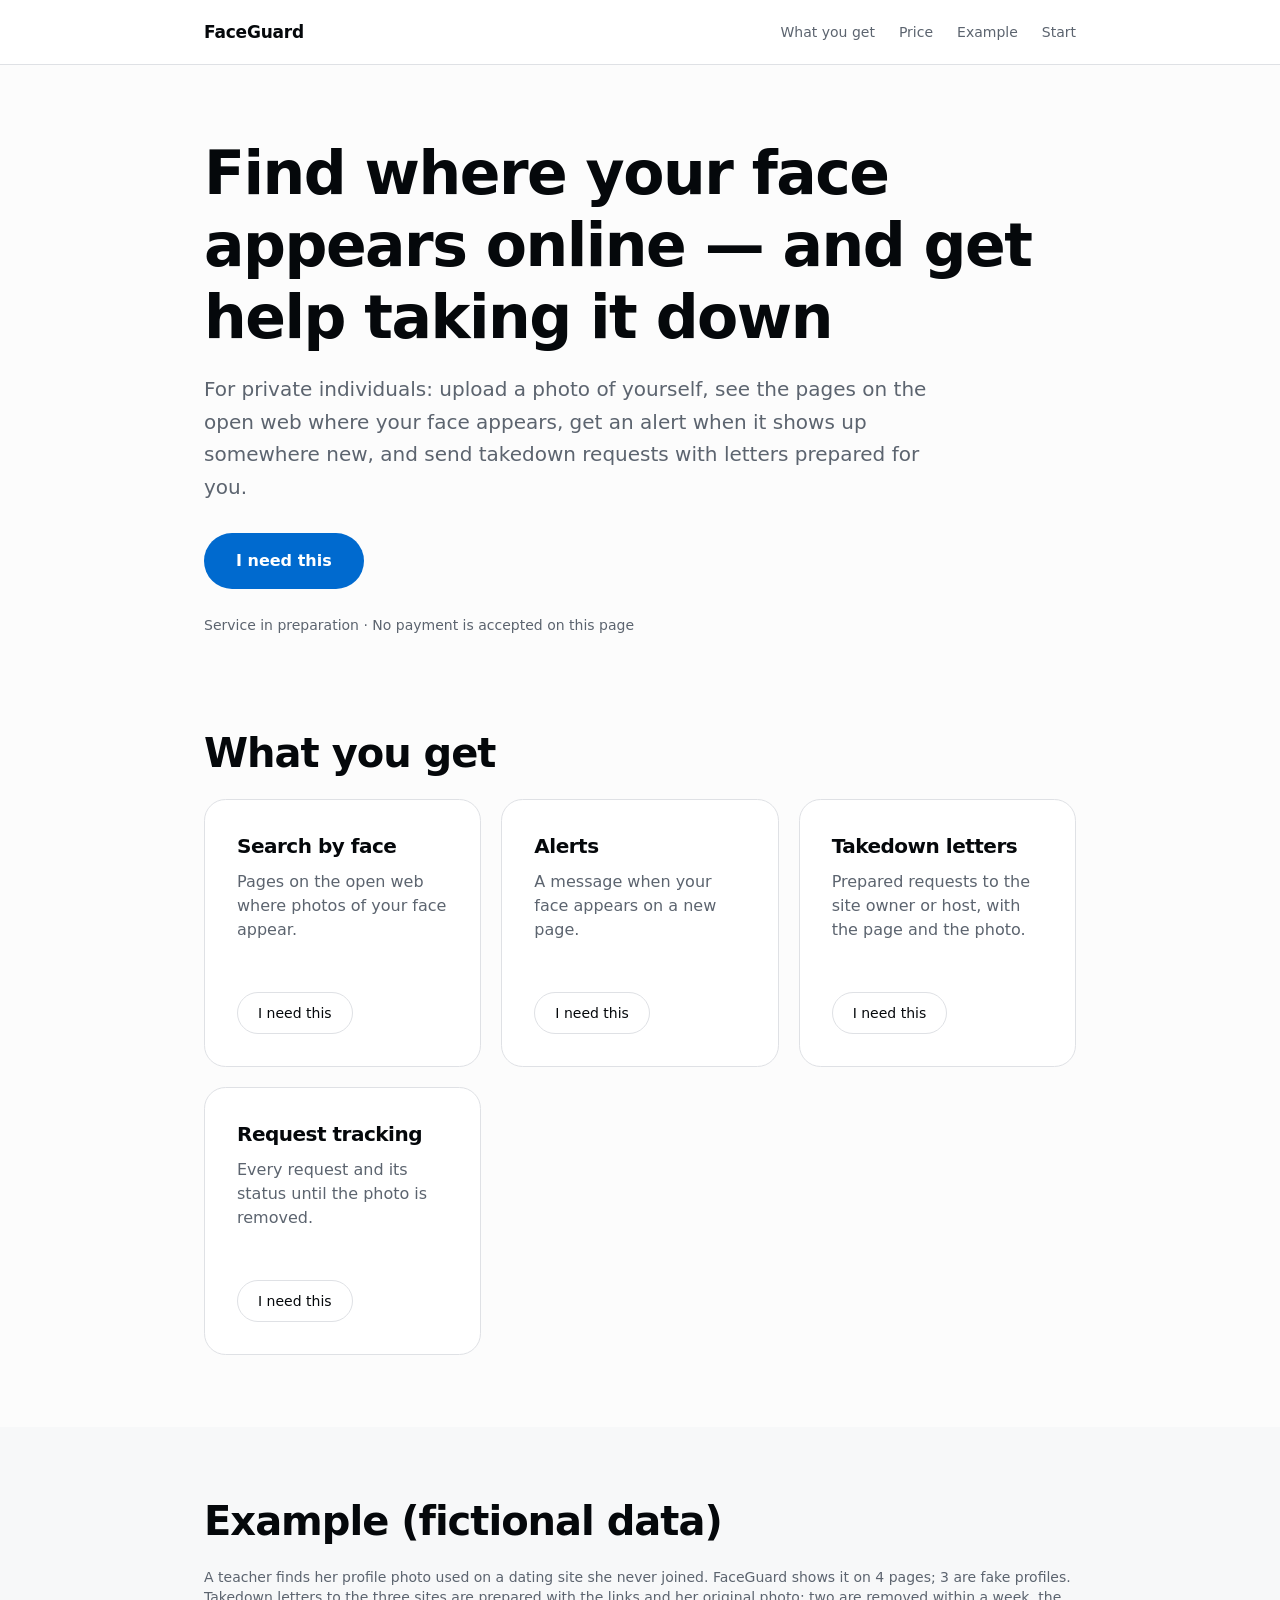
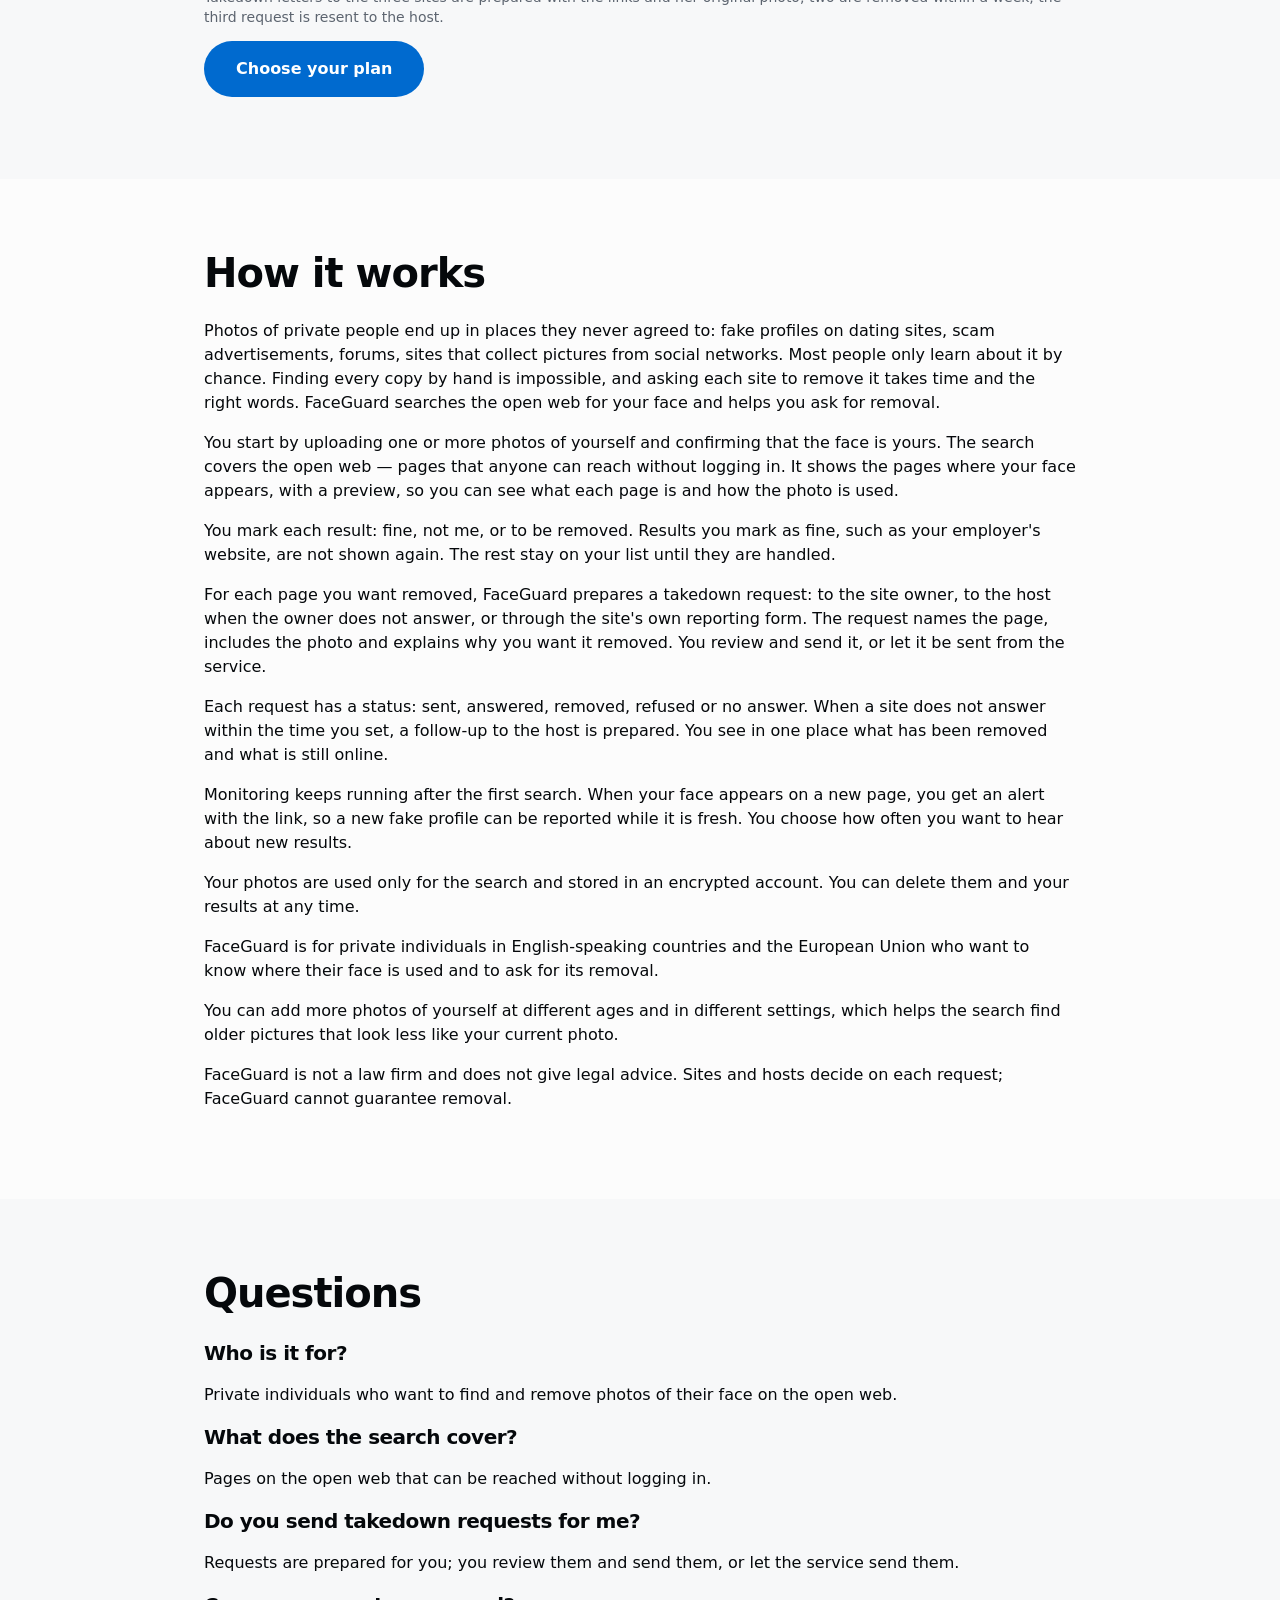
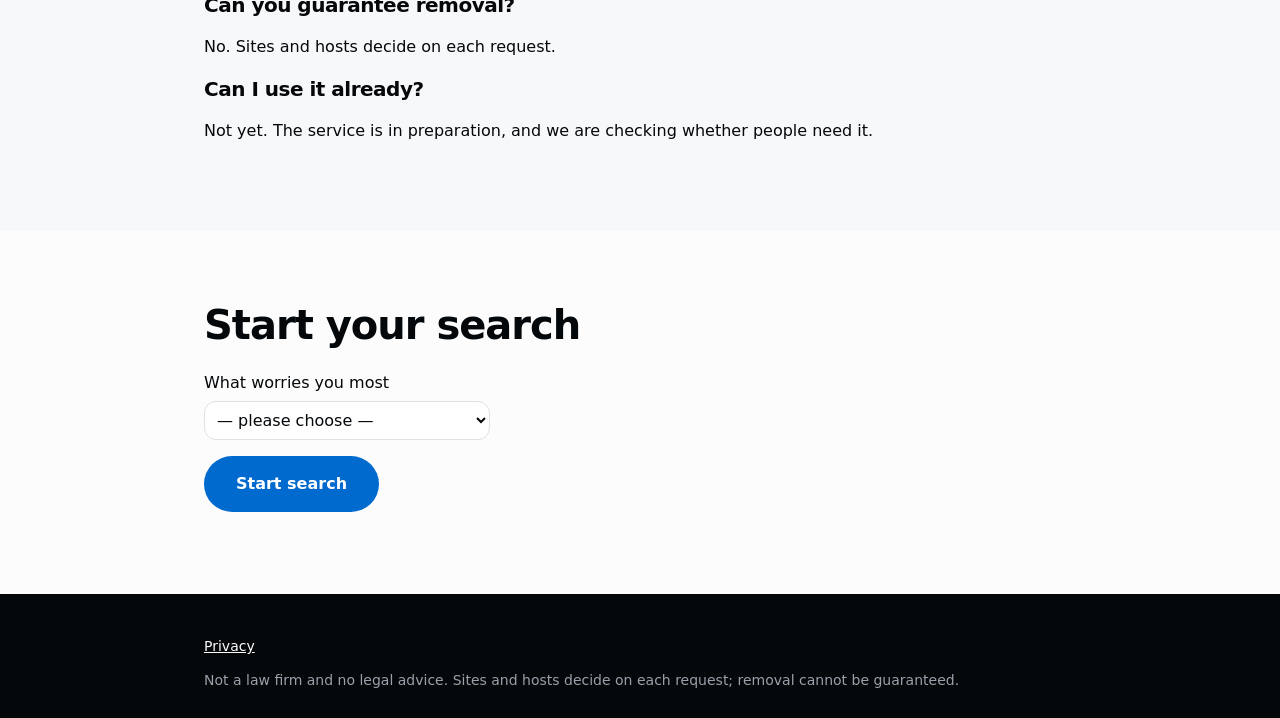
==== index.html @ c18ac548 "Смок faceguard — комплект автора (_Гипотезы), публикация «Смоками» (органика, слово Владельца 14.10." ====
<!doctype html>
<html lang="en">
<head>
<meta charset="utf-8">
<!-- Google Tag Manager: код контейнера вставляет автор по заказу «Смоков» (СМ-09) -->
<meta name="viewport" content="width=device-width,initial-scale=1">
<link rel="canonical" href="https://faceguard.dokuwell.com/">
<title>Find where your face is used online — alerts and help with takedown requests</title>
<meta name="description" content="For private individuals: find where photos of your face appear on the open web, get alerts when new ones appear, and send takedown requests with prepared letters.">
<link rel="icon" href="favicon.svg">
<link rel="stylesheet" href="style.css">
<script src="smoke.js" defer></script>
<!-- faq-jsonld:start -->
<script type="application/ld+json">
{
 "@context": "https://schema.org",
 "@type": "FAQPage",
 "mainEntity": [
  {
   "@type": "Question",
   "name": "Who is it for?",
   "acceptedAnswer": {
    "@type": "Answer",
    "text": "Private individuals who want to find and remove photos of their face on the open web."
   }
  },
  {
   "@type": "Question",
   "name": "What does the search cover?",
   "acceptedAnswer": {
    "@type": "Answer",
    "text": "Pages on the open web that can be reached without logging in."
   }
  },
  {
   "@type": "Question",
   "name": "Do you send takedown requests for me?",
   "acceptedAnswer": {
    "@type": "Answer",
    "text": "Requests are prepared for you; you review them and send them, or let the service send them."
   }
  },
  {
   "@type": "Question",
   "name": "Can you guarantee removal?",
   "acceptedAnswer": {
    "@type": "Answer",
    "text": "No. Sites and hosts decide on each request."
   }
  },
  {
   "@type": "Question",
   "name": "Can I use it already?",
   "acceptedAnswer": {
    "@type": "Answer",
    "text": "Not yet. The service is in preparation, and we are checking whether people need it."
   }
  }
 ]
}
</script>
<!-- faq-jsonld:end -->
</head>
<body>
<!-- Google Tag Manager (noscript): по заказу «Смоков» (СМ-09) -->

<header><div class="wrap">
  <div class="logo"><a href="index.html" data-ev="click_logo_home">FaceGuard</a></div>
  <nav class="top"><a href="#what" data-ev="click_nav_what">What you get</a><a href="price.html" data-ev="click_nav_price">Price</a><a href="#example" data-ev="click_nav_example">Example</a><a href="#start" data-ev="click_nav_start">Start</a></nav>
</div></header>

<div class="wrap">
  <div class="hero">
    <h1>Find where your face appears online — and get help taking it down</h1>
    <p class="sub">For private individuals: upload a photo of yourself, see the pages on the open web where your face appears, get an alert when it shows up somewhere new, and send takedown requests with letters prepared for you.</p>
    <a class="cta" href="price.html" data-ev="cta_click">I need this</a>
    <p class="cta-note">Service in preparation · No payment is accepted on this page</p>
  </div>

  <section id="what" data-view="features_view">
    <h2>What you get</h2>
    <div class="grid">
      <div class="card"><b>Search by face</b><span>Pages on the open web where photos of your face appear.</span><br><a class="btn" href="price.html" data-ev="feature_search">I need this</a></div>
      <div class="card"><b>Alerts</b><span>A message when your face appears on a new page.</span><br><a class="btn" href="price.html" data-ev="feature_alerts">I need this</a></div>
      <div class="card"><b>Takedown letters</b><span>Prepared requests to the site owner or host, with the page and the photo.</span><br><a class="btn" href="price.html" data-ev="feature_takedown">I need this</a></div>
      <div class="card"><b>Request tracking</b><span>Every request and its status until the photo is removed.</span><br><a class="btn" href="price.html" data-ev="feature_tracking">I need this</a></div>
    </div>
  </section>

  <section id="example" data-view="example_view">
    <h2>Example (fictional data)</h2>
    <p class="fine">A teacher finds her profile photo used on a dating site she never joined. FaceGuard shows it on 4 pages; 3 are fake profiles. Takedown letters to the three sites are prepared with the links and her original photo; two are removed within a week, the third request is resent to the host.</p>
    <a class="cta" href="price.html" data-ev="click_cta_after_example">Choose your plan</a>
  </section>
<!-- seo-tekst:start -->
  <section id="opis">
    <h2>How it works</h2>
    <p>Photos of private people end up in places they never agreed to: fake profiles on dating sites, scam advertisements, forums, sites that collect pictures from social networks. Most people only learn about it by chance. Finding every copy by hand is impossible, and asking each site to remove it takes time and the right words. FaceGuard searches the open web for your face and helps you ask for removal.</p>
    <p>You start by uploading one or more photos of yourself and confirming that the face is yours. The search covers the open web — pages that anyone can reach without logging in. It shows the pages where your face appears, with a preview, so you can see what each page is and how the photo is used.</p>
    <p>You mark each result: fine, not me, or to be removed. Results you mark as fine, such as your employer's website, are not shown again. The rest stay on your list until they are handled.</p>
    <p>For each page you want removed, FaceGuard prepares a takedown request: to the site owner, to the host when the owner does not answer, or through the site's own reporting form. The request names the page, includes the photo and explains why you want it removed. You review and send it, or let it be sent from the service.</p>
    <p>Each request has a status: sent, answered, removed, refused or no answer. When a site does not answer within the time you set, a follow-up to the host is prepared. You see in one place what has been removed and what is still online.</p>
    <p>Monitoring keeps running after the first search. When your face appears on a new page, you get an alert with the link, so a new fake profile can be reported while it is fresh. You choose how often you want to hear about new results.</p>
    <p>Your photos are used only for the search and stored in an encrypted account. You can delete them and your results at any time.</p>
    <p>FaceGuard is for private individuals in English-speaking countries and the European Union who want to know where their face is used and to ask for its removal.</p>
    <p>You can add more photos of yourself at different ages and in different settings, which helps the search find older pictures that look less like your current photo.</p>
    <p>FaceGuard is not a law firm and does not give legal advice. Sites and hosts decide on each request; FaceGuard cannot guarantee removal.</p>
  </section>
  <section id="faq">
    <h2>Questions</h2>
    <h3>Who is it for?</h3>
    <p>Private individuals who want to find and remove photos of their face on the open web.</p>
    <h3>What does the search cover?</h3>
    <p>Pages on the open web that can be reached without logging in.</p>
    <h3>Do you send takedown requests for me?</h3>
    <p>Requests are prepared for you; you review them and send them, or let the service send them.</p>
    <h3>Can you guarantee removal?</h3>
    <p>No. Sites and hosts decide on each request.</p>
    <h3>Can I use it already?</h3>
    <p>Not yet. The service is in preparation, and we are checking whether people need it.</p>
  </section>
<!-- seo-tekst:end -->
  <section id="start" data-view="start_view">
    <h2>Start your search</h2>
    <p><label>What worries you most<br><select data-ev-focus="form_start" style="margin-top:6px;padding:8px;font-size:16px"><option value="">— please choose —</option><option>Fake profiles</option><option>Scam advertisements</option><option>Photos shared without consent</option><option>I just want to know</option></select></label></p>
    <a class="cta" href="price.html" data-ev="form_submit_click">Start search</a>
  </section>
</div>

<footer><div class="wrap">
  <p><a href="privacy.html" data-ev="click_legal_privacy">Privacy</a></p>
  <p class="muted">Not a law firm and no legal advice. Sites and hosts decide on each request; removal cannot be guaranteed.</p>
</div></footer>

</body>
</html>
---- style.css ----
/* Тема страниц смоуков (06.10.2026, вторая редакция). Слово Владельца:
   «я имел в виду элементы и цвета, не лэйаут». Строй страниц — прежний;
   от образца взяты только цвета, шрифт и вид элементов (кнопки, карточки,
   «бровь», таблица, аккордеон, шапка, подвал). Значения сняты с образца
   (вычисленные стили, переведены в hex). Код свой, внешних шрифтов нет. */
:root{
  --bg:#fcfcfc;            /* фон */
  --ink:#05080b;           /* текст */
  --muted:#5c646f;         /* вторичный текст, меню */
  --line:#dfe1e5;          /* рамки */
  --card:#ffffff;          /* карточки */
  --alt:#f7f8f9;           /* чередующаяся секция (#f0f2f5 при 40 % на #fcfcfc) */
  --accent:#006acf;        /* кнопки, акцент */
  --accent-soft:#d6efff;   /* фон «брови» */
  --accent-num:#b1ddff;    /* крупные цифры */
  --navy:#0b223e;          /* тёмный основной */
  --radius:12px;           /* малые элементы */
  --radius-lg:21.6px;      /* карточки */
  --radius-tbl:16.8px;     /* таблица */
}
*{box-sizing:border-box}
html{-webkit-text-size-adjust:100%}
body{margin:0;background:var(--bg);color:var(--ink);font:400 16px/24px Inter,ui-sans-serif,system-ui,-apple-system,"Segoe UI",Roboto,Helvetica,Arial,sans-serif;-webkit-font-smoothing:antialiased}
a{color:var(--accent);transition:color .15s cubic-bezier(.4,0,.2,1)}
[hidden]{display:none!important}
.wrap{max-width:920px;margin:0 auto;padding:0 24px}

/* шапка */
header{background:rgba(255,255,255,.92);border-bottom:1px solid var(--line);position:sticky;top:0;z-index:20;backdrop-filter:blur(8px)}
header .wrap{display:flex;align-items:center;justify-content:space-between;gap:16px;min-height:64px;flex-wrap:wrap}
.logo{font-weight:700;font-size:17px;letter-spacing:-.2px}
.logo a{color:var(--ink);text-decoration:none}
nav.top a{color:var(--muted);text-decoration:none;margin-left:24px;font-size:14px;line-height:20px}
nav.top a:hover{color:var(--ink)}

/* заголовки и текст */
h1{font-size:60px;line-height:1.2;font-weight:700;letter-spacing:-1.5px;margin:0 0 20px;color:var(--ink)}
h2{font-size:40px;line-height:1.1;font-weight:700;letter-spacing:-1px;margin:0 0 24px;color:var(--ink)}
h3{font-size:20px;line-height:28px;font-weight:700;letter-spacing:-.5px;margin:0 0 6px}
.hero{padding:72px 0 24px}
.sub,.lead{font-size:20px;line-height:32.5px;color:var(--muted);margin:0 0 30px;max-width:760px}
.fine{color:var(--muted);font-size:14px;line-height:20px}
.muted{color:var(--muted)}
.eyebrow{display:inline-block;margin:0 0 22px;padding:6px 16px;border-radius:999px;background:var(--accent-soft);color:var(--accent);font-size:12px;line-height:16px;font-weight:500;letter-spacing:1.2px;text-transform:uppercase}

/* кнопки: «пилюля», основная — заливка акцентом, вторая — белая с рамкой */
a.cta,.btn{display:inline-block;text-decoration:none;border-radius:999px;transition:opacity .15s cubic-bezier(.4,0,.2,1),background-color .15s cubic-bezier(.4,0,.2,1)}
a.cta{background:var(--accent);color:#fff;font-size:16px;line-height:24px;font-weight:600;padding:16px 32px;margin:0 10px 10px 0}
a.cta:hover{opacity:.9}
a.cta.ghost{background:transparent;color:var(--ink);border:1px solid var(--line);font-weight:500;padding:15px 31px}
a.cta.ghost:hover{background:var(--alt);opacity:1}
.btn{margin-top:14px;padding:10px 20px;font-size:14px;line-height:20px;font-weight:500;color:var(--ink);background:#fff;border:1px solid var(--line)}
.btn:hover{background:var(--alt)}
.btn.primary{background:var(--accent);color:#fff;border-color:var(--accent);font-size:16px;line-height:24px;font-weight:600;padding:16px 32px}
.btn.primary:hover{opacity:.9;background:var(--accent)}
.cta-note,.note{color:var(--muted);font-size:14px;line-height:20px;margin:16px 0 0}
.actions{display:flex;flex-wrap:wrap;gap:12px;margin:28px 0 0}
.center .actions{justify-content:center}

/* секции: без линий, чередование фона */
section{padding:72px 0;border-top:0}
.wrap > section:nth-of-type(even){background:var(--alt);box-shadow:0 0 0 100vmax var(--alt);clip-path:inset(0 -100vmax)}
.band{background:var(--accent-soft);border:0;border-radius:var(--radius);padding:16px 20px;margin:32px 0;font-size:16px;color:var(--ink)}
.band b{color:var(--navy)}

/* карточки */
.grid{display:grid;grid-template-columns:repeat(auto-fit,minmax(240px,1fr));gap:20px}
.card{background:var(--card);border:1px solid var(--line);border-radius:var(--radius-lg);padding:32px;display:flex;flex-direction:column;gap:6px}
.card > b{display:block;font-size:20px;line-height:28px;letter-spacing:-.5px;color:var(--ink);margin-bottom:4px}
.card span,.card p{color:var(--muted);font-size:16px;line-height:24px;margin:0}
.card .btn{align-self:flex-start}
/* кнопки оплаты — основной вид (заливка акцентом) */
a.btn[data-ev*="payment_click"]{background:var(--accent);color:#fff;border-color:var(--accent);font-weight:600}
a.btn[data-ev*="payment_click"]:hover{opacity:.9;background:var(--accent)}
.price{font-size:40px;font-weight:700;letter-spacing:-1px;margin:6px 0}
.cmp{color:var(--muted);font-size:14px;line-height:20px;margin:20px 0 0}
ol.steps{counter-reset:s;list-style:none;padding:0;margin:0}
ol.steps li{counter-increment:s;position:relative;padding:0 0 18px 64px;min-height:48px}
ol.steps li:before{content:counter(s,decimal-leading-zero);position:absolute;left:0;top:-6px;font-size:40px;line-height:48px;font-weight:900;color:var(--accent-num)}

/* таблица (если страница её покажет) */
table{width:100%;border-collapse:separate;border-spacing:0;border:1px solid var(--line);border-radius:var(--radius-tbl);overflow:hidden;background:var(--card)}
th{font-size:14px;line-height:20px;font-weight:600;letter-spacing:.7px;text-transform:uppercase;color:var(--muted);text-align:left;padding:12px 16px;background:var(--alt);border-bottom:1px solid var(--line)}
td{font-size:16px;line-height:24px;font-weight:500;padding:12px 16px;border-bottom:1px solid var(--line)}
tr:last-child td{border-bottom:0}

/* аккордеон (если страница его покажет) */
details{border-bottom:1px solid var(--line)}
summary{list-style:none;cursor:pointer;display:flex;justify-content:space-between;gap:16px;padding:20px 0;font-size:16px;line-height:24px}
summary::-webkit-details-marker{display:none}
summary:after{content:"";flex:none;width:8px;height:8px;margin-top:7px;border-right:1.5px solid var(--muted);border-bottom:1.5px solid var(--muted);transform:rotate(45deg);transition:transform .2s}
details[open] summary:after{transform:rotate(-135deg);margin-top:11px}
details p{margin:0 0 20px;color:var(--muted)}

/* поле выбора в блоке «старт» */
select{font:inherit;color:var(--ink);background:#fff;border:1px solid var(--line);border-radius:var(--radius);padding:12px 14px;min-width:260px;max-width:100%}
select:focus{outline:2px solid #0086dd;outline-offset:1px}

/* подвал — тёмный */
footer{background:var(--ink);color:var(--bg);border-top:0;margin-top:0;padding:28px 0;font-size:14px;line-height:20px}
footer a{color:var(--bg)}
footer .muted{color:#9aa1aa;margin:10px 0 0}

/* служебные страницы (экран оплаты, политика) */
header.site{position:sticky}
.bar{display:flex;align-items:center;gap:16px;min-height:64px}
.brand{display:flex;align-items:center;gap:10px;font-weight:700;font-size:17px;color:var(--ink);text-decoration:none}
.brand .mark{width:24px;height:24px;border-radius:7px;background:var(--accent)}
.page{padding:72px 0 88px}
.narrow{max-width:760px}
.center{text-align:center}
.page h1{font-size:44px;letter-spacing:-1px}
.doc h2{font-size:22px;letter-spacing:-.3px;margin:32px 0 8px}
.doc p{margin:0;color:#2a3139}
footer.site-foot{background:var(--ink)}

/* баннер согласия (размечен, выключен) */
#consent{position:fixed;left:16px;right:16px;bottom:16px;z-index:30;max-width:760px;margin:0 auto;background:var(--ink);color:#fff;padding:16px 20px;border-radius:var(--radius);font-size:14px}
#consent button{margin:8px 0 0 10px;padding:8px 16px;border-radius:999px;border:0;font-weight:600;cursor:pointer}
[role=alert]{position:relative;z-index:40}

@media (max-width:760px){
  nav.top{display:none}
  .hero{padding:48px 0 16px}
  h1{font-size:36px;letter-spacing:-.8px}
  h2{font-size:30px;letter-spacing:-.6px}
  .sub,.lead{font-size:18px;line-height:28px}
  section{padding:56px 0}
  .card{padding:24px}
  a.cta{display:block;text-align:center;margin:0 0 12px}
  .page h1{font-size:32px}
  select{min-width:0;width:100%}
}
@media (max-width:480px){
  .wrap{padding:0 16px}
}
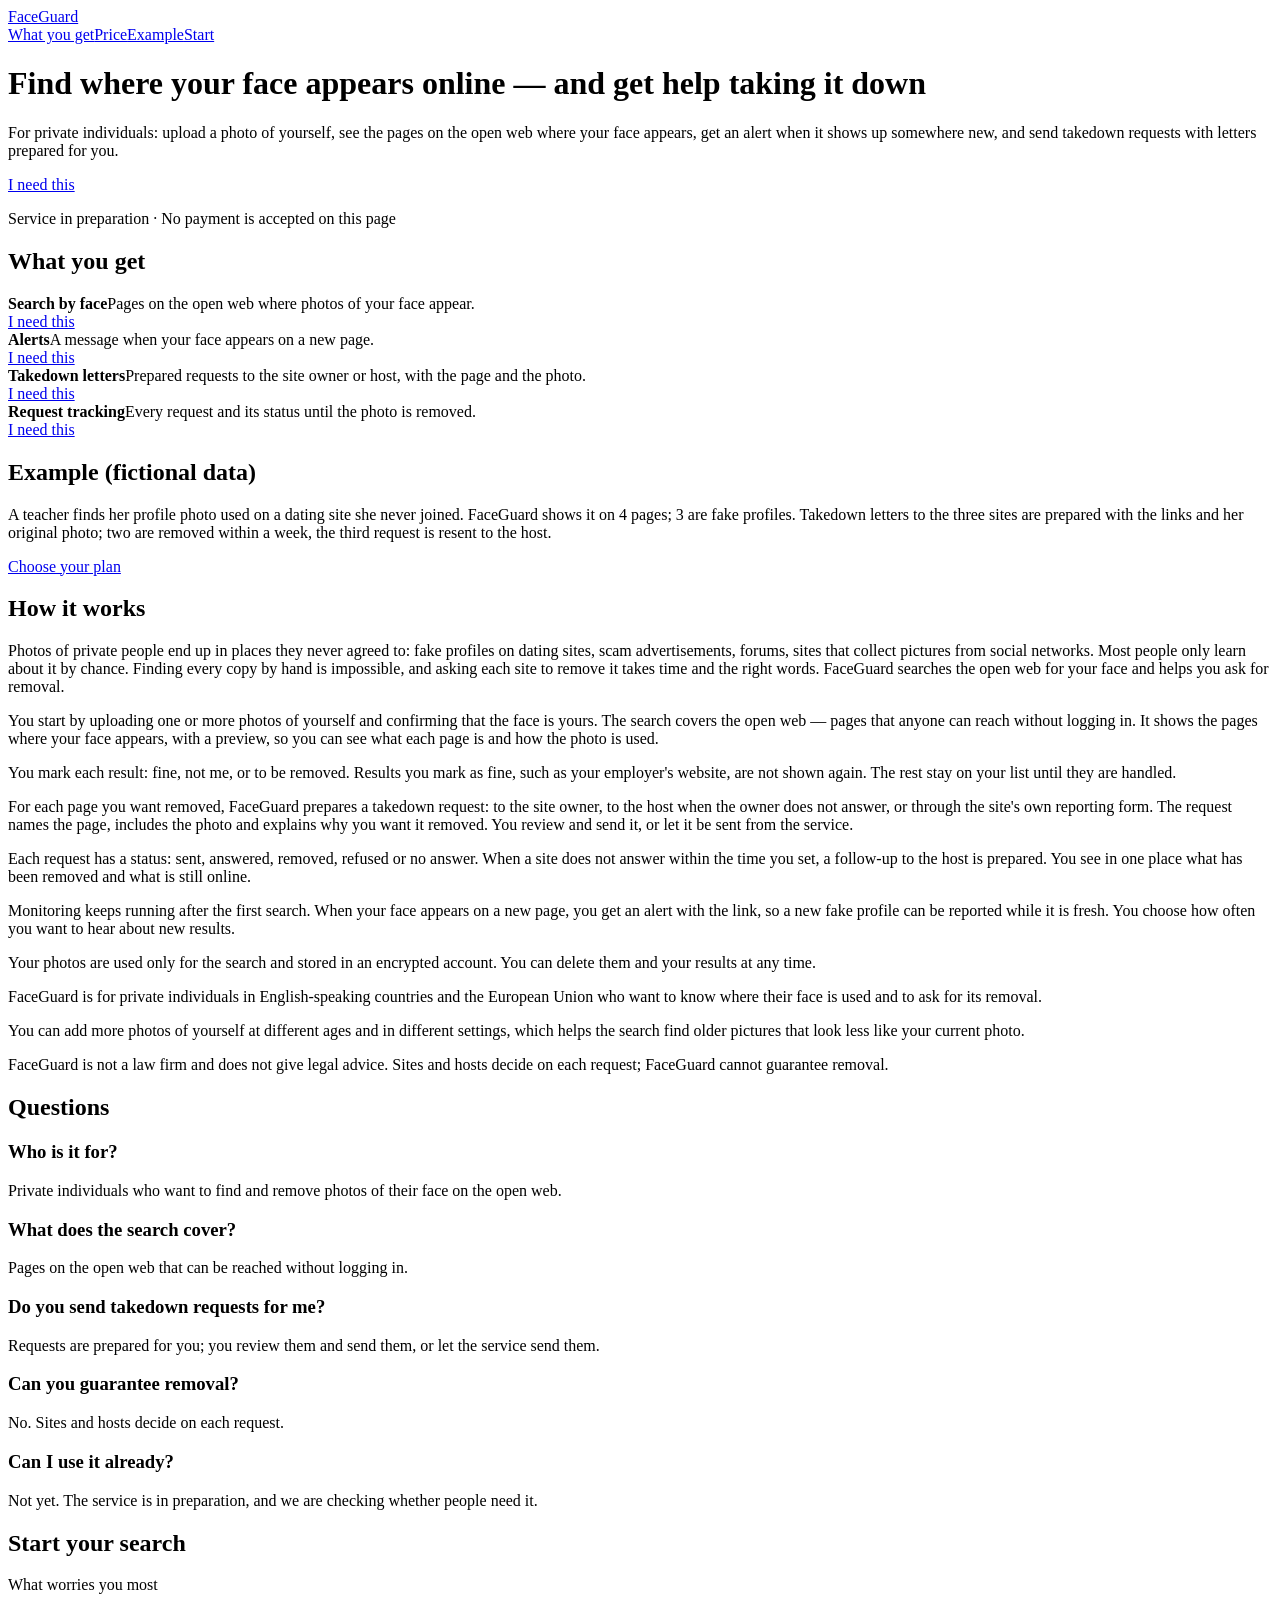
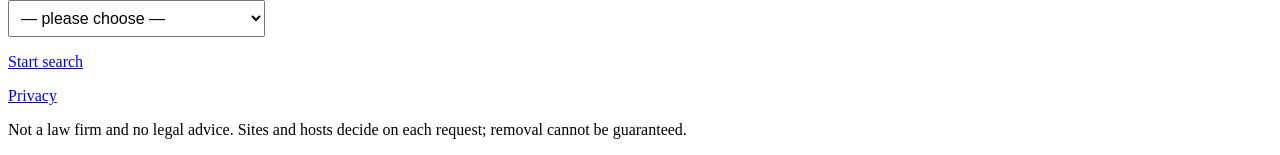
==== commit 559bc5b3: "Смок faceguard: комплект автора (СМ-29, правки 22–25.10)" ====
--- a/index.html
+++ b/index.html
@@ -2,11 +2,17 @@
 <html lang="en">
 <head>
 <meta charset="utf-8">
-<!-- Google Tag Manager: код контейнера вставляет автор по заказу «Смоков» (СМ-09) -->
+<!-- Google Tag Manager -->
+<script>(function(w,d,s,l,i){w[l]=w[l]||[];w[l].push({'gtm.start':
+new Date().getTime(),event:'gtm.js'});var f=d.getElementsByTagName(s)[0],
+j=d.createElement(s),dl=l!='dataLayer'?'&l='+l:'';j.async=true;j.src=
+'https://www.googletagmanager.com/gtm.js?id='+i+dl;f.parentNode.insertBefore(j,f);
+})(window,document,'script','dataLayer','GTM-MKG2FX8J');</script>
+<!-- End Google Tag Manager -->
 <meta name="viewport" content="width=device-width,initial-scale=1">
 <link rel="canonical" href="https://faceguard.dokuwell.com/">
-<title>Find where your face is used online — alerts and help with takedown requests</title>
-<meta name="description" content="For private individuals: find where photos of your face appear on the open web, get alerts when new ones appear, and send takedown requests with prepared letters.">
+<title>Find where your face is used online — takedown help</title>
+<meta name="description" content="For private individuals: find where photos of your face appear online, get alerts on new ones and send takedown requests with letters.">
 <link rel="icon" href="favicon.svg">
 <link rel="stylesheet" href="style.css">
 <script src="smoke.js" defer></script>
@@ -62,7 +68,10 @@
 <!-- faq-jsonld:end -->
 </head>
 <body>
-<!-- Google Tag Manager (noscript): по заказу «Смоков» (СМ-09) -->
+<!-- Google Tag Manager (noscript) -->
+<noscript><iframe src="https://www.googletagmanager.com/ns.html?id=GTM-MKG2FX8J"
+height="0" width="0" style="display:none;visibility:hidden"></iframe></noscript>
+<!-- End Google Tag Manager (noscript) -->
 
 <header><div class="wrap">
   <div class="logo"><a href="index.html" data-ev="click_logo_home">FaceGuard</a></div>
--- a/style.css
+++ b/style.css
@@ -1,136 +1,2 @@
-/* Тема страниц смоуков (06.10.2026, вторая редакция). Слово Владельца:
-   «я имел в виду элементы и цвета, не лэйаут». Строй страниц — прежний;
-   от образца взяты только цвета, шрифт и вид элементов (кнопки, карточки,
-   «бровь», таблица, аккордеон, шапка, подвал). Значения сняты с образца
-   (вычисленные стили, переведены в hex). Код свой, внешних шрифтов нет. */
-:root{
-  --bg:#fcfcfc;            /* фон */
-  --ink:#05080b;           /* текст */
-  --muted:#5c646f;         /* вторичный текст, меню */
-  --line:#dfe1e5;          /* рамки */
-  --card:#ffffff;          /* карточки */
-  --alt:#f7f8f9;           /* чередующаяся секция (#f0f2f5 при 40 % на #fcfcfc) */
-  --accent:#006acf;        /* кнопки, акцент */
-  --accent-soft:#d6efff;   /* фон «брови» */
-  --accent-num:#b1ddff;    /* крупные цифры */
-  --navy:#0b223e;          /* тёмный основной */
-  --radius:12px;           /* малые элементы */
-  --radius-lg:21.6px;      /* карточки */
-  --radius-tbl:16.8px;     /* таблица */
-}
-*{box-sizing:border-box}
-html{-webkit-text-size-adjust:100%}
-body{margin:0;background:var(--bg);color:var(--ink);font:400 16px/24px Inter,ui-sans-serif,system-ui,-apple-system,"Segoe UI",Roboto,Helvetica,Arial,sans-serif;-webkit-font-smoothing:antialiased}
-a{color:var(--accent);transition:color .15s cubic-bezier(.4,0,.2,1)}
-[hidden]{display:none!important}
-.wrap{max-width:920px;margin:0 auto;padding:0 24px}
-
-/* шапка */
-header{background:rgba(255,255,255,.92);border-bottom:1px solid var(--line);position:sticky;top:0;z-index:20;backdrop-filter:blur(8px)}
-header .wrap{display:flex;align-items:center;justify-content:space-between;gap:16px;min-height:64px;flex-wrap:wrap}
-.logo{font-weight:700;font-size:17px;letter-spacing:-.2px}
-.logo a{color:var(--ink);text-decoration:none}
-nav.top a{color:var(--muted);text-decoration:none;margin-left:24px;font-size:14px;line-height:20px}
-nav.top a:hover{color:var(--ink)}
-
-/* заголовки и текст */
-h1{font-size:60px;line-height:1.2;font-weight:700;letter-spacing:-1.5px;margin:0 0 20px;color:var(--ink)}
-h2{font-size:40px;line-height:1.1;font-weight:700;letter-spacing:-1px;margin:0 0 24px;color:var(--ink)}
-h3{font-size:20px;line-height:28px;font-weight:700;letter-spacing:-.5px;margin:0 0 6px}
-.hero{padding:72px 0 24px}
-.sub,.lead{font-size:20px;line-height:32.5px;color:var(--muted);margin:0 0 30px;max-width:760px}
-.fine{color:var(--muted);font-size:14px;line-height:20px}
-.muted{color:var(--muted)}
-.eyebrow{display:inline-block;margin:0 0 22px;padding:6px 16px;border-radius:999px;background:var(--accent-soft);color:var(--accent);font-size:12px;line-height:16px;font-weight:500;letter-spacing:1.2px;text-transform:uppercase}
-
-/* кнопки: «пилюля», основная — заливка акцентом, вторая — белая с рамкой */
-a.cta,.btn{display:inline-block;text-decoration:none;border-radius:999px;transition:opacity .15s cubic-bezier(.4,0,.2,1),background-color .15s cubic-bezier(.4,0,.2,1)}
-a.cta{background:var(--accent);color:#fff;font-size:16px;line-height:24px;font-weight:600;padding:16px 32px;margin:0 10px 10px 0}
-a.cta:hover{opacity:.9}
-a.cta.ghost{background:transparent;color:var(--ink);border:1px solid var(--line);font-weight:500;padding:15px 31px}
-a.cta.ghost:hover{background:var(--alt);opacity:1}
-.btn{margin-top:14px;padding:10px 20px;font-size:14px;line-height:20px;font-weight:500;color:var(--ink);background:#fff;border:1px solid var(--line)}
-.btn:hover{background:var(--alt)}
-.btn.primary{background:var(--accent);color:#fff;border-color:var(--accent);font-size:16px;line-height:24px;font-weight:600;padding:16px 32px}
-.btn.primary:hover{opacity:.9;background:var(--accent)}
-.cta-note,.note{color:var(--muted);font-size:14px;line-height:20px;margin:16px 0 0}
-.actions{display:flex;flex-wrap:wrap;gap:12px;margin:28px 0 0}
-.center .actions{justify-content:center}
-
-/* секции: без линий, чередование фона */
-section{padding:72px 0;border-top:0}
-.wrap > section:nth-of-type(even){background:var(--alt);box-shadow:0 0 0 100vmax var(--alt);clip-path:inset(0 -100vmax)}
-.band{background:var(--accent-soft);border:0;border-radius:var(--radius);padding:16px 20px;margin:32px 0;font-size:16px;color:var(--ink)}
-.band b{color:var(--navy)}
-
-/* карточки */
-.grid{display:grid;grid-template-columns:repeat(auto-fit,minmax(240px,1fr));gap:20px}
-.card{background:var(--card);border:1px solid var(--line);border-radius:var(--radius-lg);padding:32px;display:flex;flex-direction:column;gap:6px}
-.card > b{display:block;font-size:20px;line-height:28px;letter-spacing:-.5px;color:var(--ink);margin-bottom:4px}
-.card span,.card p{color:var(--muted);font-size:16px;line-height:24px;margin:0}
-.card .btn{align-self:flex-start}
-/* кнопки оплаты — основной вид (заливка акцентом) */
-a.btn[data-ev*="payment_click"]{background:var(--accent);color:#fff;border-color:var(--accent);font-weight:600}
-a.btn[data-ev*="payment_click"]:hover{opacity:.9;background:var(--accent)}
-.price{font-size:40px;font-weight:700;letter-spacing:-1px;margin:6px 0}
-.cmp{color:var(--muted);font-size:14px;line-height:20px;margin:20px 0 0}
-ol.steps{counter-reset:s;list-style:none;padding:0;margin:0}
-ol.steps li{counter-increment:s;position:relative;padding:0 0 18px 64px;min-height:48px}
-ol.steps li:before{content:counter(s,decimal-leading-zero);position:absolute;left:0;top:-6px;font-size:40px;line-height:48px;font-weight:900;color:var(--accent-num)}
-
-/* таблица (если страница её покажет) */
-table{width:100%;border-collapse:separate;border-spacing:0;border:1px solid var(--line);border-radius:var(--radius-tbl);overflow:hidden;background:var(--card)}
-th{font-size:14px;line-height:20px;font-weight:600;letter-spacing:.7px;text-transform:uppercase;color:var(--muted);text-align:left;padding:12px 16px;background:var(--alt);border-bottom:1px solid var(--line)}
-td{font-size:16px;line-height:24px;font-weight:500;padding:12px 16px;border-bottom:1px solid var(--line)}
-tr:last-child td{border-bottom:0}
-
-/* аккордеон (если страница его покажет) */
-details{border-bottom:1px solid var(--line)}
-summary{list-style:none;cursor:pointer;display:flex;justify-content:space-between;gap:16px;padding:20px 0;font-size:16px;line-height:24px}
-summary::-webkit-details-marker{display:none}
-summary:after{content:"";flex:none;width:8px;height:8px;margin-top:7px;border-right:1.5px solid var(--muted);border-bottom:1.5px solid var(--muted);transform:rotate(45deg);transition:transform .2s}
-details[open] summary:after{transform:rotate(-135deg);margin-top:11px}
-details p{margin:0 0 20px;color:var(--muted)}
-
-/* поле выбора в блоке «старт» */
-select{font:inherit;color:var(--ink);background:#fff;border:1px solid var(--line);border-radius:var(--radius);padding:12px 14px;min-width:260px;max-width:100%}
-select:focus{outline:2px solid #0086dd;outline-offset:1px}
-
-/* подвал — тёмный */
-footer{background:var(--ink);color:var(--bg);border-top:0;margin-top:0;padding:28px 0;font-size:14px;line-height:20px}
-footer a{color:var(--bg)}
-footer .muted{color:#9aa1aa;margin:10px 0 0}
-
-/* служебные страницы (экран оплаты, политика) */
-header.site{position:sticky}
-.bar{display:flex;align-items:center;gap:16px;min-height:64px}
-.brand{display:flex;align-items:center;gap:10px;font-weight:700;font-size:17px;color:var(--ink);text-decoration:none}
-.brand .mark{width:24px;height:24px;border-radius:7px;background:var(--accent)}
-.page{padding:72px 0 88px}
-.narrow{max-width:760px}
-.center{text-align:center}
-.page h1{font-size:44px;letter-spacing:-1px}
-.doc h2{font-size:22px;letter-spacing:-.3px;margin:32px 0 8px}
-.doc p{margin:0;color:#2a3139}
-footer.site-foot{background:var(--ink)}
-
-/* баннер согласия (размечен, выключен) */
-#consent{position:fixed;left:16px;right:16px;bottom:16px;z-index:30;max-width:760px;margin:0 auto;background:var(--ink);color:#fff;padding:16px 20px;border-radius:var(--radius);font-size:14px}
-#consent button{margin:8px 0 0 10px;padding:8px 16px;border-radius:999px;border:0;font-weight:600;cursor:pointer}
-[role=alert]{position:relative;z-index:40}
-
-@media (max-width:760px){
-  nav.top{display:none}
-  .hero{padding:48px 0 16px}
-  h1{font-size:36px;letter-spacing:-.8px}
-  h2{font-size:30px;letter-spacing:-.6px}
-  .sub,.lead{font-size:18px;line-height:28px}
-  section{padding:56px 0}
-  .card{padding:24px}
-  a.cta{display:block;text-align:center;margin:0 0 12px}
-  .page h1{font-size:32px}
-  select{min-width:0;width:100%}
-}
-@media (max-width:480px){
-  .wrap{padding:0 16px}
-}
+/* Общая база смоков (СМ-23): стиль — один на все смоки, правит «Смоки» в super-romeo/smoki-base. */
+@import url("https://super-romeo.github.io/smoki-base/v1/style.css");
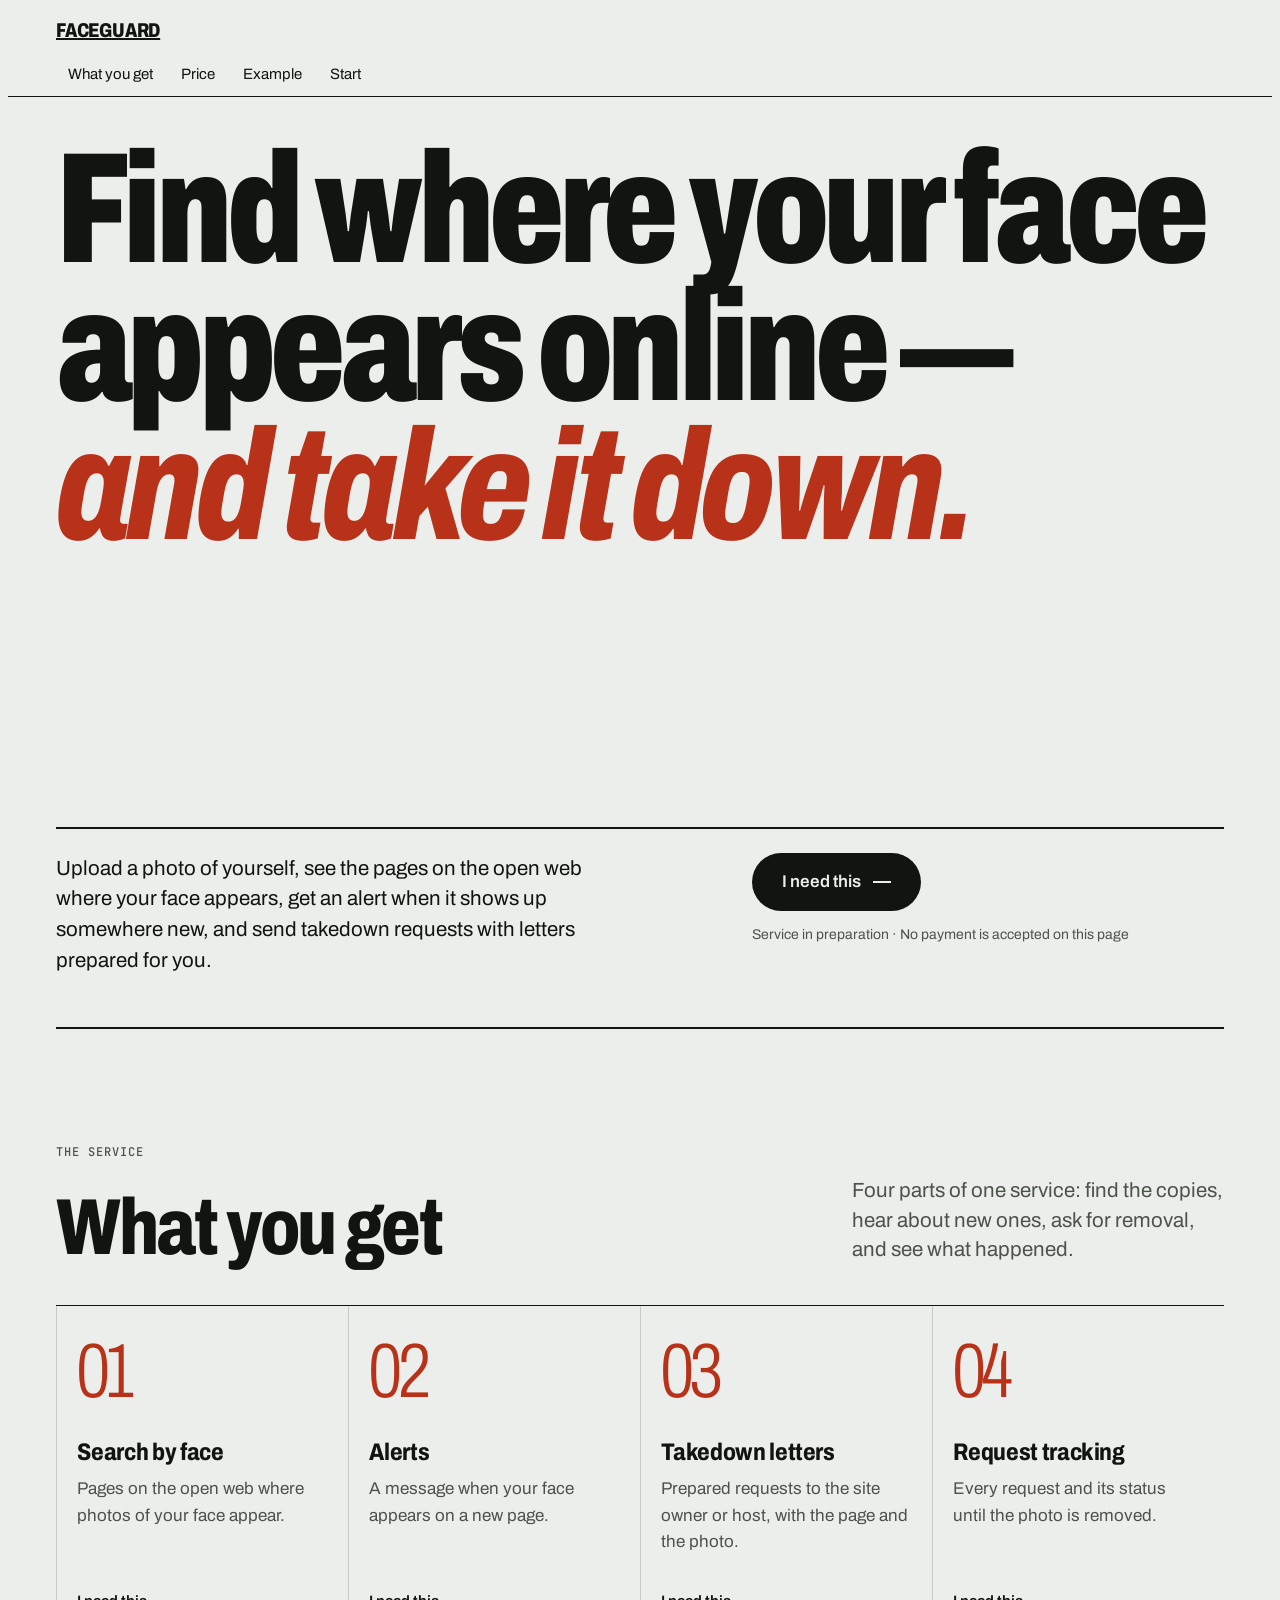
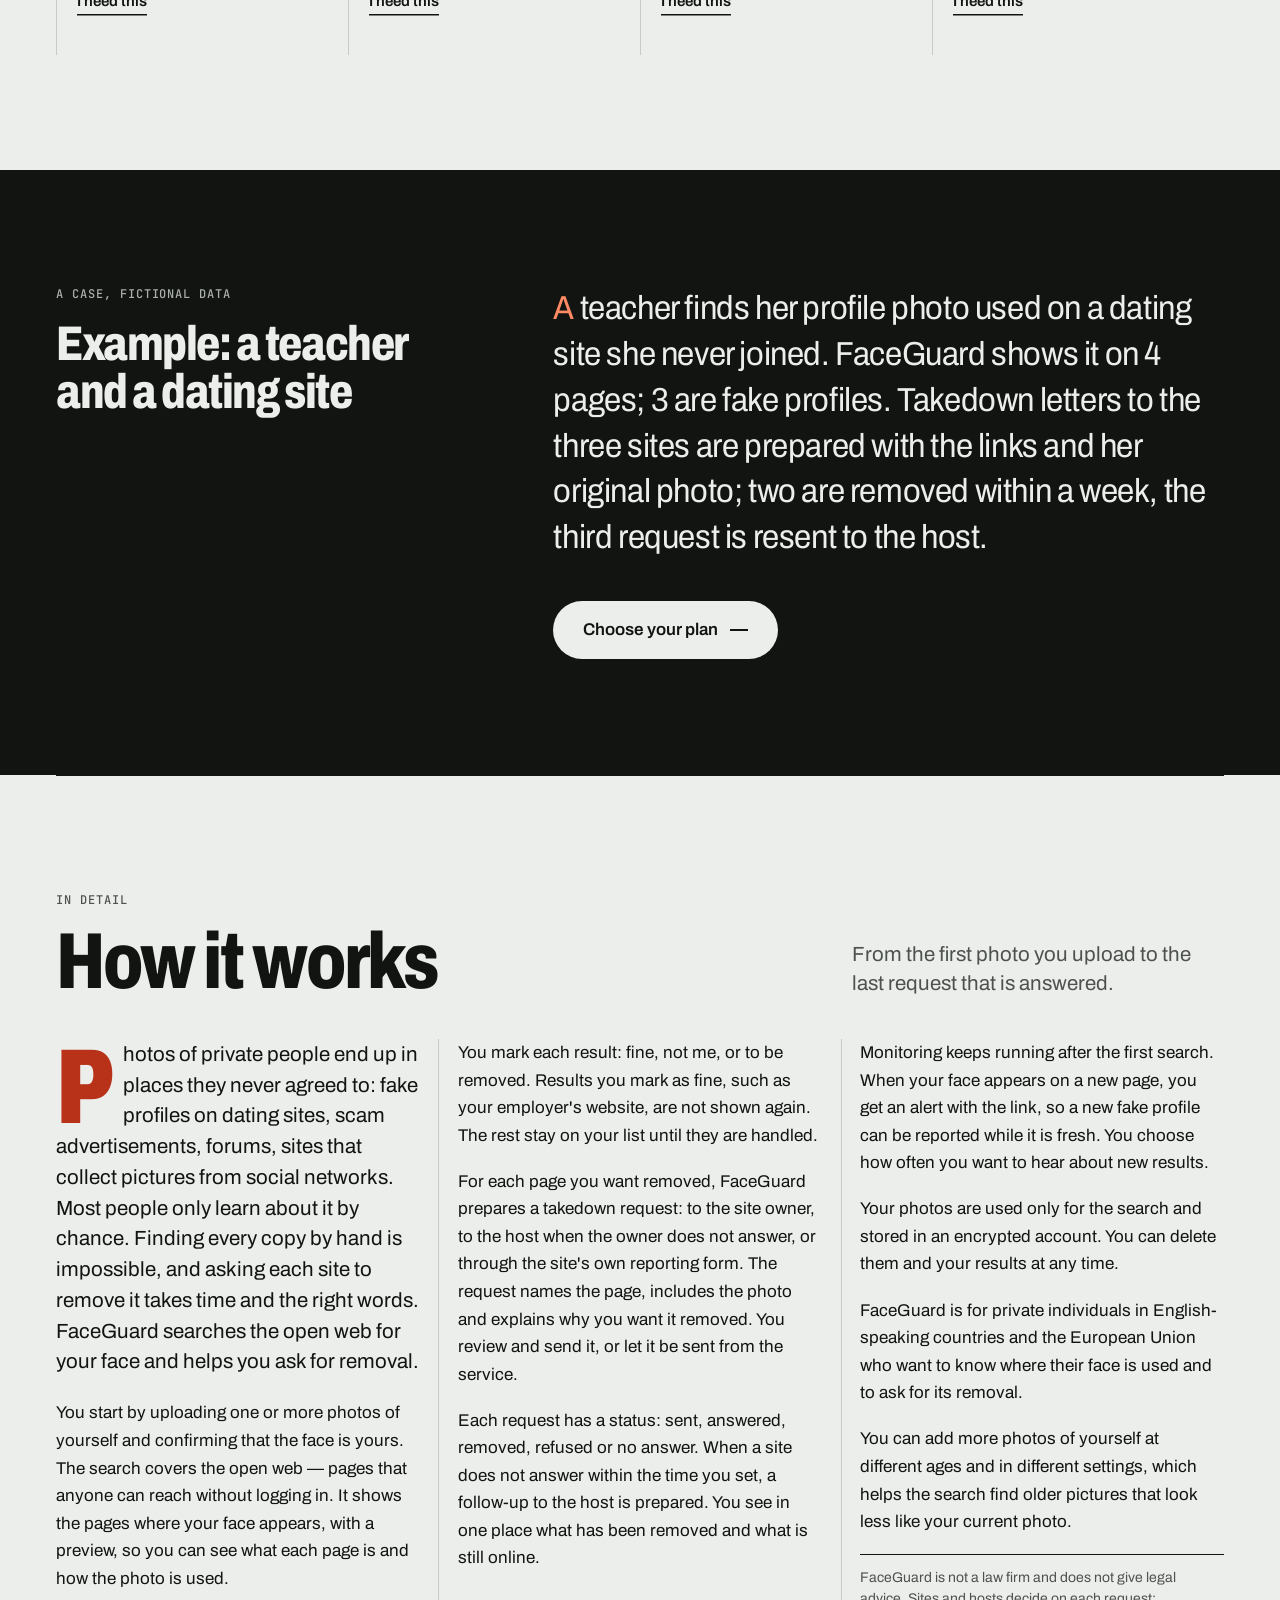
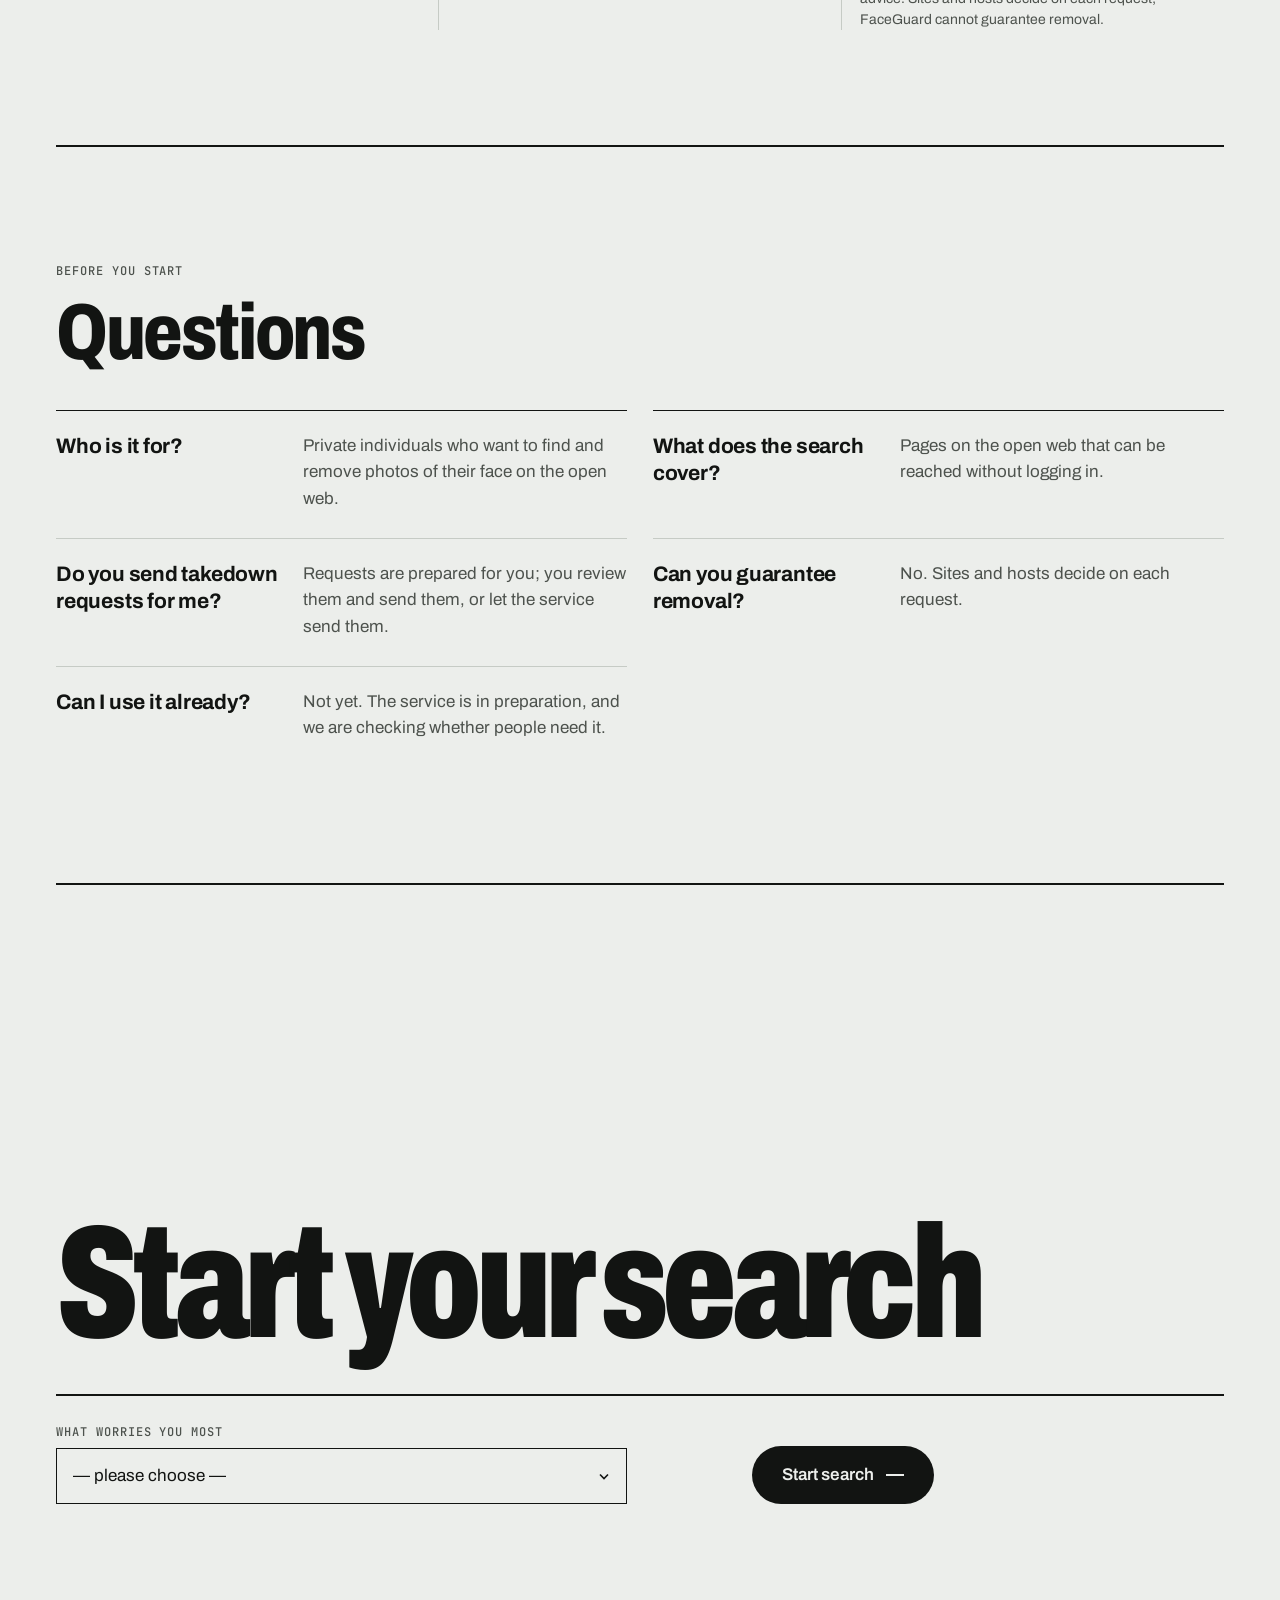
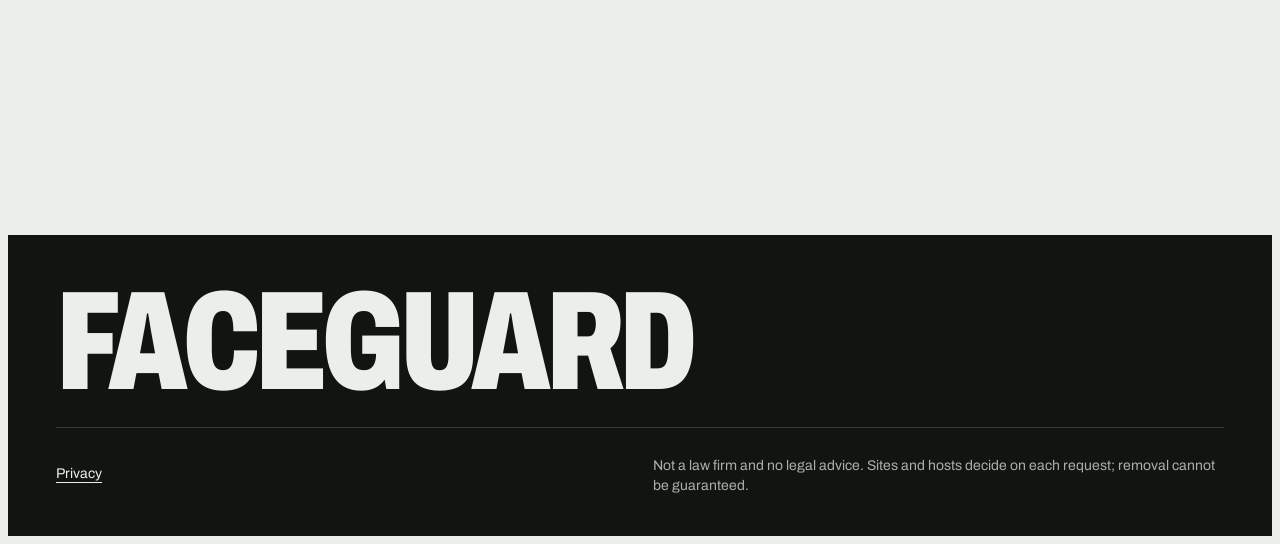
==== commit 543ba7e4: "Design variant: Taste Skill — hero B (editorial type) (owner's word 09.11.2026, Smoki) Co-Authored-B" ====
--- a/index.html
+++ b/index.html
@@ -15,6 +15,10 @@
 <meta name="description" content="For private individuals: find where photos of your face appear online, get alerts on new ones and send takedown requests with letters.">
 <link rel="icon" href="favicon.svg">
 <link rel="stylesheet" href="style.css">
+<link rel="preconnect" href="https://fonts.googleapis.com">
+<link rel="preconnect" href="https://fonts.gstatic.com" crossorigin>
+<link rel="stylesheet" href="https://fonts.googleapis.com/css2?family=Archivo:ital,wdth,wght@0,62..125,100..900;1,62..125,100..900&family=JetBrains+Mono:wght@400;500&display=swap">
+<link rel="stylesheet" href="variant.css">
 <script src="smoke.js" defer></script>
 <!-- faq-jsonld:start -->
 <script type="application/ld+json">
@@ -72,39 +76,58 @@
 <noscript><iframe src="https://www.googletagmanager.com/ns.html?id=GTM-MKG2FX8J"
 height="0" width="0" style="display:none;visibility:hidden"></iframe></noscript>
 <!-- End Google Tag Manager (noscript) -->
+<!-- Variant "Taste Skill — hero B": editorial hero, type-led page, flat paper ground, one ink band, vermilion accent. -->
 
-<header><div class="wrap">
+<header class="mast"><div class="wrap">
   <div class="logo"><a href="index.html" data-ev="click_logo_home">FaceGuard</a></div>
-  <nav class="top"><a href="#what" data-ev="click_nav_what">What you get</a><a href="price.html" data-ev="click_nav_price">Price</a><a href="#example" data-ev="click_nav_example">Example</a><a href="#start" data-ev="click_nav_start">Start</a></nav>
+  <nav class="top" aria-label="Main"><a href="#what" data-ev="click_nav_what">What you get</a><a href="price.html" data-ev="click_nav_price">Price</a><a href="#example" data-ev="click_nav_example">Example</a><a href="#start" data-ev="click_nav_start">Start</a></nav>
 </div></header>
 
-<div class="wrap">
-  <div class="hero">
-    <h1>Find where your face appears online — and get help taking it down</h1>
-    <p class="sub">For private individuals: upload a photo of yourself, see the pages on the open web where your face appears, get an alert when it shows up somewhere new, and send takedown requests with letters prepared for you.</p>
-    <a class="cta" href="price.html" data-ev="cta_click">I need this</a>
-    <p class="cta-note">Service in preparation · No payment is accepted on this page</p>
+<main id="main" class="wrap">
+  <div class="hero hero-ed" data-enter>
+    <h1><span class="h1-line">Find where your face</span> <span class="h1-line">appears online —</span> <span class="h1-line h1-accent">and take it down.</span></h1>
+    <div class="hero-foot">
+      <p class="sub">Upload a photo of yourself, see the pages on the open web where your face appears, get an alert when it shows up somewhere new, and send takedown requests with letters prepared for you.</p>
+      <div class="hero-act">
+        <a class="cta" href="price.html" data-ev="cta_click">I need this</a>
+        <p class="cta-note">Service in preparation · No payment is accepted on this page</p>
+      </div>
+    </div>
   </div>
 
-  <section id="what" data-view="features_view">
-    <h2>What you get</h2>
-    <div class="grid">
-      <div class="card"><b>Search by face</b><span>Pages on the open web where photos of your face appear.</span><br><a class="btn" href="price.html" data-ev="feature_search">I need this</a></div>
-      <div class="card"><b>Alerts</b><span>A message when your face appears on a new page.</span><br><a class="btn" href="price.html" data-ev="feature_alerts">I need this</a></div>
-      <div class="card"><b>Takedown letters</b><span>Prepared requests to the site owner or host, with the page and the photo.</span><br><a class="btn" href="price.html" data-ev="feature_takedown">I need this</a></div>
-      <div class="card"><b>Request tracking</b><span>Every request and its status until the photo is removed.</span><br><a class="btn" href="price.html" data-ev="feature_tracking">I need this</a></div>
+  <section id="what" class="sec sec-what" data-view="features_view" aria-labelledby="what-h">
+    <div class="sec-head">
+      <p class="label">The service</p>
+      <h2 id="what-h">What you get</h2>
+      <p class="dek">Four parts of one service: find the copies, hear about new ones, ask for removal, and see what happened.</p>
+    </div>
+    <div class="grid feat">
+      <div class="card"><i class="num" aria-hidden="true">01</i><b>Search by face</b><span>Pages on the open web where photos of your face appear.</span><a class="btn" href="price.html" data-ev="feature_search">I need this</a></div>
+      <div class="card"><i class="num" aria-hidden="true">02</i><b>Alerts</b><span>A message when your face appears on a new page.</span><a class="btn" href="price.html" data-ev="feature_alerts">I need this</a></div>
+      <div class="card"><i class="num" aria-hidden="true">03</i><b>Takedown letters</b><span>Prepared requests to the site owner or host, with the page and the photo.</span><a class="btn" href="price.html" data-ev="feature_takedown">I need this</a></div>
+      <div class="card"><i class="num" aria-hidden="true">04</i><b>Request tracking</b><span>Every request and its status until the photo is removed.</span><a class="btn" href="price.html" data-ev="feature_tracking">I need this</a></div>
     </div>
   </section>
 
-  <section id="example" data-view="example_view">
-    <h2>Example (fictional data)</h2>
-    <p class="fine">A teacher finds her profile photo used on a dating site she never joined. FaceGuard shows it on 4 pages; 3 are fake profiles. Takedown letters to the three sites are prepared with the links and her original photo; two are removed within a week, the third request is resent to the host.</p>
-    <a class="cta" href="price.html" data-ev="click_cta_after_example">Choose your plan</a>
+  <section id="example" class="sec sec-ink" data-view="example_view" aria-labelledby="example-h">
+    <div class="ex">
+      <div class="ex-head">
+        <p class="label">A case, fictional data</p>
+        <h2 id="example-h">Example: a teacher and a dating site</h2>
+      </div>
+      <p class="ex-story">A teacher finds her profile photo used on a dating site she never joined. FaceGuard shows it on 4 pages; 3 are fake profiles. Takedown letters to the three sites are prepared with the links and her original photo; two are removed within a week, the third request is resent to the host.</p>
+      <div class="ex-act"><a class="cta" href="price.html" data-ev="click_cta_after_example">Choose your plan</a></div>
+    </div>
   </section>
 <!-- seo-tekst:start -->
-  <section id="opis">
-    <h2>How it works</h2>
-    <p>Photos of private people end up in places they never agreed to: fake profiles on dating sites, scam advertisements, forums, sites that collect pictures from social networks. Most people only learn about it by chance. Finding every copy by hand is impossible, and asking each site to remove it takes time and the right words. FaceGuard searches the open web for your face and helps you ask for removal.</p>
+  <section id="opis" class="sec sec-opis" aria-labelledby="opis-h">
+    <div class="sec-head">
+      <p class="label">In detail</p>
+      <h2 id="opis-h">How it works</h2>
+      <p class="dek">From the first photo you upload to the last request that is answered.</p>
+    </div>
+    <div class="cols">
+    <p class="lede-p">Photos of private people end up in places they never agreed to: fake profiles on dating sites, scam advertisements, forums, sites that collect pictures from social networks. Most people only learn about it by chance. Finding every copy by hand is impossible, and asking each site to remove it takes time and the right words. FaceGuard searches the open web for your face and helps you ask for removal.</p>
     <p>You start by uploading one or more photos of yourself and confirming that the face is yours. The search covers the open web — pages that anyone can reach without logging in. It shows the pages where your face appears, with a preview, so you can see what each page is and how the photo is used.</p>
     <p>You mark each result: fine, not me, or to be removed. Results you mark as fine, such as your employer's website, are not shown again. The rest stay on your list until they are handled.</p>
     <p>For each page you want removed, FaceGuard prepares a takedown request: to the site owner, to the host when the owner does not answer, or through the site's own reporting form. The request names the page, includes the photo and explains why you want it removed. You review and send it, or let it be sent from the service.</p>
@@ -113,30 +136,41 @@
     <p>Your photos are used only for the search and stored in an encrypted account. You can delete them and your results at any time.</p>
     <p>FaceGuard is for private individuals in English-speaking countries and the European Union who want to know where their face is used and to ask for its removal.</p>
     <p>You can add more photos of yourself at different ages and in different settings, which helps the search find older pictures that look less like your current photo.</p>
-    <p>FaceGuard is not a law firm and does not give legal advice. Sites and hosts decide on each request; FaceGuard cannot guarantee removal.</p>
+    <p class="caveat">FaceGuard is not a law firm and does not give legal advice. Sites and hosts decide on each request; FaceGuard cannot guarantee removal.</p>
+    </div>
   </section>
-  <section id="faq">
-    <h2>Questions</h2>
-    <h3>Who is it for?</h3>
-    <p>Private individuals who want to find and remove photos of their face on the open web.</p>
-    <h3>What does the search cover?</h3>
-    <p>Pages on the open web that can be reached without logging in.</p>
-    <h3>Do you send takedown requests for me?</h3>
-    <p>Requests are prepared for you; you review them and send them, or let the service send them.</p>
-    <h3>Can you guarantee removal?</h3>
-    <p>No. Sites and hosts decide on each request.</p>
-    <h3>Can I use it already?</h3>
-    <p>Not yet. The service is in preparation, and we are checking whether people need it.</p>
+  <section id="faq" class="sec sec-faq" aria-labelledby="faq-h">
+    <div class="sec-head">
+      <p class="label">Before you start</p>
+      <h2 id="faq-h">Questions</h2>
+    </div>
+    <div class="qa">
+      <div class="qa-item"><h3>Who is it for?</h3>
+      <p>Private individuals who want to find and remove photos of their face on the open web.</p></div>
+      <div class="qa-item"><h3>What does the search cover?</h3>
+      <p>Pages on the open web that can be reached without logging in.</p></div>
+      <div class="qa-item"><h3>Do you send takedown requests for me?</h3>
+      <p>Requests are prepared for you; you review them and send them, or let the service send them.</p></div>
+      <div class="qa-item"><h3>Can you guarantee removal?</h3>
+      <p>No. Sites and hosts decide on each request.</p></div>
+      <div class="qa-item"><h3>Can I use it already?</h3>
+      <p>Not yet. The service is in preparation, and we are checking whether people need it.</p></div>
+    </div>
   </section>
 <!-- seo-tekst:end -->
-  <section id="start" data-view="start_view">
-    <h2>Start your search</h2>
-    <p><label>What worries you most<br><select data-ev-focus="form_start" style="margin-top:6px;padding:8px;font-size:16px"><option value="">— please choose —</option><option>Fake profiles</option><option>Scam advertisements</option><option>Photos shared without consent</option><option>I just want to know</option></select></label></p>
-    <a class="cta" href="price.html" data-ev="form_submit_click">Start search</a>
+  <section id="start" class="sec sec-start" data-view="start_view" aria-labelledby="start-h">
+    <h2 id="start-h" class="close-type">Start your search</h2>
+    <div class="start-row">
+      <p class="field"><label for="worry">What worries you most</label><select id="worry" data-ev-focus="form_start" style="margin-top:6px;padding:8px;font-size:16px"><option value="">— please choose —</option><option>Fake profiles</option><option>Scam advertisements</option><option>Photos shared without consent</option><option>I just want to know</option></select></p>
+      <div class="start-act">
+        <a class="cta" href="price.html" data-ev="form_submit_click">Start search</a>
+      </div>
+    </div>
   </section>
-</div>
+</main>
 
 <footer><div class="wrap">
+  <p class="foot-mark">FaceGuard</p>
   <p><a href="privacy.html" data-ev="click_legal_privacy">Privacy</a></p>
   <p class="muted">Not a law firm and no legal advice. Sites and hosts decide on each request; removal cannot be guaranteed.</p>
 </div></footer>
--- a/variant.css
+++ b/variant.css
@@ -0,0 +1,182 @@
+/* Variant "Taste Skill — hero B" (faceguard): editorial, type-led page.
+   One system: cool newsprint-grey ground, ink type, one vermilion accent, one ink band; Archivo (wdth axis) for display and text,
+   JetBrains Mono for labels. Overrides the shared base style.css; self-sufficient for type sizes. */
+:root{
+  --bg:#eceeeb; --ink:#121412; --muted:#4d524d; --line:#c6cbc5; --card:#eceeeb; --alt:#e0e3df;
+  --accent:#b8321a; --accent-ink:#ffffff;
+  --inv-bg:#121412; --inv-ink:#eceeeb; --inv-muted:#aab0aa; --inv-line:#343a35; --inv-accent:#ff8a63;
+  --f-display:"Archivo",ui-sans-serif,system-ui,-apple-system,"Segoe UI",Roboto,Arial,sans-serif;
+  --f-text:"Archivo",ui-sans-serif,system-ui,-apple-system,"Segoe UI",Roboto,Arial,sans-serif;
+  --f-mono:"JetBrains Mono",ui-monospace,SFMono-Regular,Menlo,Consolas,monospace;
+  --gut:clamp(16px,4vw,48px);
+  --t-body:17px; --t-small:14px; --t-label:12px; --t-h3:21px; --t-lede:clamp(19px,1.6vw,23px);
+  --t-h2:clamp(40px,6.2vw,96px); --t-h1:clamp(44px,min(12.4vw,17.5svh),164px); --t-close:clamp(56px,12.5vw,200px);
+  --ease:cubic-bezier(.2,.7,.2,1);
+}
+html{scroll-behavior:smooth;scroll-padding-top:72px}
+body{background:var(--bg);color:var(--ink);font-family:var(--f-text);font-size:var(--t-body);line-height:1.6;font-stretch:100%;overflow-x:hidden}
+.wrap{max-width:1360px;margin:0 auto;padding:0 var(--gut)}
+a{color:var(--ink)}
+:focus-visible{outline:2px solid var(--accent);outline-offset:3px}
+
+/* masthead */
+header.mast{background:rgb(236 238 235 / .94);border-bottom:1px solid var(--ink);backdrop-filter:blur(8px)}
+header.mast .wrap{min-height:64px;flex-wrap:nowrap}
+.logo{font-family:var(--f-display);font-size:20px;line-height:24px;font-weight:800;font-stretch:80%;letter-spacing:-.01em;text-transform:uppercase}
+.logo a{display:inline-block;padding:10px 0;color:var(--ink)}
+nav.top{display:flex;gap:4px}
+nav.top a{position:relative;margin:0;padding:12px 12px;font-size:15px;line-height:20px;color:var(--ink);text-decoration:none}
+nav.top a::after{content:"";position:absolute;left:12px;right:12px;bottom:8px;height:1.5px;background:currentColor;transform:scaleX(0);transform-origin:left;transition:transform .25s var(--ease)}
+nav.top a:hover::after{transform:scaleX(1)}
+
+/* type */
+h1,h2,h3{font-family:var(--f-display);color:var(--ink);margin:0}
+h2{font-size:var(--t-h2);line-height:.95;font-weight:800;font-stretch:78%;letter-spacing:-.03em;text-wrap:balance}
+h3{font-size:var(--t-h3);line-height:1.3;font-weight:700;letter-spacing:-.01em}
+p{margin:0}
+.label,.kicker{font-family:var(--f-mono);font-size:var(--t-label);line-height:16px;font-weight:500;letter-spacing:.08em;text-transform:uppercase;color:var(--muted)}
+.muted{color:var(--muted)}
+
+/* buttons: one style, ink solid that steps to accent */
+a.cta{display:inline-flex;align-items:center;gap:12px;margin:0;padding:18px 30px;border-radius:999px;background:var(--ink);color:var(--inv-ink);font-family:var(--f-text);font-size:17px;line-height:22px;font-weight:600;text-decoration:none;transition:background-color .2s var(--ease),transform .2s var(--ease)}
+a.cta::after{content:"";width:18px;height:2px;background:currentColor;box-shadow:none;transition:width .25s var(--ease)}
+a.cta:hover{background:var(--accent);opacity:1;transform:translateY(-1px)}
+a.cta:hover::after{width:26px}
+a.cta:active{transform:translateY(1px) scale(.98)}
+.cta-note{margin:14px 0 0;font-size:var(--t-small);line-height:20px;color:var(--muted)}
+
+/* hero: the headline is the picture */
+.hero.hero-ed{padding:clamp(24px,3.4vw,48px) 0 clamp(40px,4vw,64px);min-height:calc(100svh - 65px);display:flex;flex-direction:column;justify-content:space-between;gap:clamp(32px,4vw,56px)}
+.kicker{display:flex;flex-wrap:wrap;gap:8px 28px;padding-bottom:14px;border-bottom:1px solid var(--line)}
+.kicker span{white-space:nowrap}
+.hero-ed h1{font-size:var(--t-h1);line-height:.88;font-weight:850;font-stretch:72%;letter-spacing:-.035em;margin:0;text-wrap:balance}
+.h1-line{display:block}
+.h1-accent{color:var(--accent);font-style:italic;font-weight:800}
+.hero-foot{display:grid;grid-template-columns:repeat(12,minmax(0,1fr));gap:24px clamp(16px,2vw,32px);padding-top:24px;border-top:2px solid var(--ink);align-items:start}
+.hero-foot .sub{grid-column:1 / span 6;margin:0;max-width:none;font-size:var(--t-lede);line-height:1.5;color:var(--ink)}
+.hero-act{grid-column:8 / span 5}
+
+/* hero entrance, once on load */
+@keyframes rise{from{opacity:0;transform:translateY(.35em)}to{opacity:1;transform:none}}
+@keyframes fade{from{opacity:0}to{opacity:1}}
+.hero-ed .h1-line{animation:rise .9s var(--ease) both}
+.hero-ed .h1-line:nth-child(2){animation-delay:.08s}
+.hero-ed .h1-line:nth-child(3){animation-delay:.16s}
+.hero-ed .kicker,.hero-ed .hero-foot{animation:fade .8s ease-out .3s both}
+
+/* sections: magazine grid, one per screen */
+section{padding:0;border-top:0}
+.wrap > section:nth-of-type(even){background:none;box-shadow:none;clip-path:none}
+.sec{display:grid;grid-template-columns:repeat(12,minmax(0,1fr));gap:40px clamp(16px,2vw,32px);padding:clamp(64px,9vw,128px) 0;border-top:2px solid var(--ink);align-content:start}
+.sec-head{grid-column:1 / -1;display:grid;grid-template-columns:repeat(12,minmax(0,1fr));gap:16px clamp(16px,2vw,32px);align-items:end}
+.sec-head .label{grid-column:1 / -1}
+.sec-head h2{grid-column:1 / span 7}
+.sec-head .dek{grid-column:9 / span 4;font-size:var(--t-lede);line-height:1.45;color:var(--muted)}
+
+/* what you get: four ruled columns */
+.grid.feat{grid-column:1 / -1;display:grid;grid-template-columns:repeat(4,minmax(0,1fr));gap:0;border-top:1px solid var(--ink)}
+.card{background:transparent;border:0;border-radius:0;border-left:1px solid var(--line);padding:28px clamp(16px,1.8vw,28px) 32px clamp(16px,1.6vw,24px);display:flex;flex-direction:column;gap:10px;transition:transform .2s var(--ease),background-color .2s var(--ease)}
+
+.card:hover{transform:translateY(-2px)}
+.card .num{font-family:var(--f-display);font-style:normal;font-size:clamp(56px,6vw,88px);line-height:1;font-weight:300;font-stretch:70%;color:var(--accent);letter-spacing:-.04em;margin-bottom:18px}
+.card > b{font-family:var(--f-display);font-size:24px;line-height:1.15;font-weight:750;font-stretch:85%;letter-spacing:-.015em;margin:0;color:var(--ink)}
+.card span{font-size:var(--t-body);line-height:1.55;color:var(--muted);flex:1}
+.card .btn{align-self:flex-start;margin-top:14px;padding:12px 0;border:0;border-radius:0;background:none;font-size:15px;line-height:20px;font-weight:600;color:var(--ink);text-decoration:none;background-image:linear-gradient(currentColor,currentColor);background-size:100% 1.5px;background-position:0 calc(100% - 8px);background-repeat:no-repeat;transition:background-size .25s var(--ease),color .2s}
+.card .btn:hover{background-color:transparent;color:var(--accent);background-size:40% 1.5px}
+
+/* example: the one ink band */
+.wrap > section.sec-ink{position:relative;color:var(--inv-ink);border-top:0;margin-inline:calc(-1 * var(--gut));padding-inline:var(--gut);background:var(--inv-bg);box-shadow:0 0 0 100vmax var(--inv-bg);clip-path:inset(0 -100vmax)}
+.ex{grid-column:1 / -1;display:grid;grid-template-columns:repeat(12,minmax(0,1fr));gap:40px clamp(16px,2vw,32px)}
+.ex-head{grid-column:1 / span 4}
+.ex-head .label{color:var(--inv-muted);margin-bottom:18px}
+.ex-head h2{color:var(--inv-ink);font-size:clamp(34px,3.8vw,56px);line-height:1}
+.ex-story{grid-column:6 / span 7;font-family:var(--f-display);font-size:clamp(24px,2.6vw,38px);line-height:1.38;font-weight:400;font-stretch:92%;letter-spacing:-.012em;color:var(--inv-ink);text-wrap:pretty}
+.ex-story::first-letter{color:var(--inv-accent)}
+.ex-act{grid-column:6 / span 7}
+.sec-ink a.cta{background:var(--inv-ink);color:var(--ink)}
+.sec-ink a.cta:hover{background:var(--inv-accent);color:var(--ink)}
+
+/* how it works: rail heading, two-column text with a drop cap */
+.cols{grid-column:1 / -1;column-count:3;column-gap:clamp(24px,3vw,48px);column-rule:1px solid var(--line)}
+.cols p{margin:0 0 1.1em;font-size:var(--t-body);line-height:1.62;color:var(--ink);break-inside:avoid-column;hyphens:auto}
+.cols .lede-p{font-size:var(--t-lede);line-height:1.5}
+.cols .lede-p::first-letter{float:left;font-family:var(--f-display);font-size:5.2em;line-height:.8;font-weight:850;font-stretch:72%;color:var(--accent);margin:.06em .08em 0 0}
+.cols .caveat{font-size:var(--t-small);line-height:1.5;color:var(--muted);border-top:1px solid var(--ink);padding-top:12px}
+
+/* questions: ruled two-column index */
+.sec-faq .sec-head h2{grid-column:1 / span 6}
+.qa{grid-column:1 / -1;display:grid;grid-template-columns:repeat(2,minmax(0,1fr));gap:0 clamp(16px,2vw,32px)}
+.qa-item{display:grid;grid-template-columns:minmax(0,5fr) minmax(0,7fr);gap:16px;padding:22px 0 26px;border-top:1px solid var(--line)}
+.qa-item:first-child,.qa-item:nth-child(2){border-top:1px solid var(--ink)}
+.qa-item h3{font-size:var(--t-h3)}
+.qa-item p{font-size:var(--t-body);line-height:1.55;color:var(--muted)}
+
+/* start: closing type */
+.sec-start{min-height:80svh;align-content:center}
+.close-type{grid-column:1 / -1;font-size:var(--t-close);line-height:.86;font-weight:850;font-stretch:70%;letter-spacing:-.04em}
+.start-row{grid-column:1 / -1;display:grid;grid-template-columns:repeat(12,minmax(0,1fr));gap:24px clamp(16px,2vw,32px);align-items:end;padding-top:28px;border-top:2px solid var(--ink)}
+.field{grid-column:1 / span 6;display:flex;flex-direction:column;gap:8px}
+.field label{font-family:var(--f-mono);font-size:var(--t-label);line-height:16px;font-weight:500;letter-spacing:.08em;text-transform:uppercase;color:var(--muted)}
+.field select{width:100%;min-width:0;margin:0!important;padding:16px 44px 16px 16px!important;font-family:var(--f-text);font-size:17px!important;line-height:22px;color:var(--ink);background:var(--bg) url("data:image/svg+xml,%3Csvg xmlns='http://www.w3.org/2000/svg' width='12' height='12' viewBox='0 0 12 12'%3E%3Cpath d='M2 4.5l4 4 4-4' fill='none' stroke='%23121412' stroke-width='1.6'/%3E%3C/svg%3E") no-repeat right 16px center;border:1.5px solid var(--ink);border-radius:0;appearance:none;-webkit-appearance:none;cursor:pointer}
+.field select:hover{background-color:var(--alt)}
+.field select:focus{outline:2px solid var(--accent);outline-offset:2px}
+.start-act{grid-column:8 / span 5}
+
+/* footer */
+footer{background:var(--inv-bg);color:var(--inv-ink);padding:48px 0 40px;font-size:var(--t-small);line-height:20px}
+footer .wrap{display:grid;grid-template-columns:repeat(12,minmax(0,1fr));gap:12px clamp(16px,2vw,32px);align-items:end}
+footer .foot-mark{grid-column:1 / -1;font-family:var(--f-display);font-size:clamp(48px,11vw,180px);line-height:.85;font-weight:850;font-stretch:70%;letter-spacing:-.04em;text-transform:uppercase;color:var(--inv-ink);padding-bottom:24px;border-bottom:1px solid var(--inv-line);margin-bottom:12px}
+footer p{grid-column:span 6}
+footer a{display:inline-block;padding:12px 0;color:var(--inv-ink);text-underline-offset:4px}
+footer a:hover{color:var(--inv-accent)}
+footer .muted{color:var(--inv-muted);margin:0;grid-column:7 / span 6}
+
+/* tablet */
+@media (max-width:1023px){
+  .sec-head h2{grid-column:1 / -1}
+  .sec-head .dek{grid-column:1 / span 9}
+  .grid.feat{grid-template-columns:repeat(2,minmax(0,1fr))}
+  .card:nth-child(n+3){border-top:1px solid var(--line)}
+  .ex-head,.ex-story,.ex-act{grid-column:1 / -1}
+  .cols{column-count:2}
+  .qa{grid-template-columns:1fr}
+  .qa-item:nth-child(2){border-top:1px solid var(--line)}
+  .hero-foot .sub{grid-column:1 / span 7}
+  .hero-act{grid-column:8 / span 5}
+}
+
+/* phone */
+@media (max-width:760px){
+  nav.top{display:none}
+  .hero.hero-ed{min-height:calc(100svh - 65px);padding:28px 0 40px}
+  .hero-ed h1{font-size:clamp(40px,15vw,72px);line-height:.9}
+  .h1-line{display:inline}
+  .hero-foot{grid-template-columns:1fr}
+  .hero-foot .sub,.hero-act{grid-column:1 / -1}
+  .hero-foot .sub{font-size:18px}
+  a.cta{display:flex;justify-content:center;width:100%;text-align:center;margin:0}
+  .sec{grid-template-columns:1fr;gap:28px;padding:56px 0}
+  .sec-head{grid-template-columns:1fr}
+  .sec-head .label,.sec-head h2,.sec-head .dek{grid-column:1 / -1}
+  .sec-head .dek{font-size:18px}
+  h2{font-size:clamp(40px,11vw,56px)}
+  .grid.feat{grid-template-columns:1fr}
+  .card{padding:24px 0 26px 16px}
+  .card .num{font-size:52px;margin-bottom:8px}
+  .ex{grid-template-columns:1fr;gap:28px}
+  .ex-story{font-size:23px}
+  .cols{column-count:1}
+  .qa-item{grid-template-columns:1fr;gap:8px}
+  .sec-start{min-height:0}
+  .close-type{font-size:clamp(56px,17vw,96px)}
+  .start-row{grid-template-columns:1fr}
+  .field,.start-act{grid-column:1 / -1}
+  footer .wrap{grid-template-columns:1fr}
+  footer p,footer .muted{grid-column:1 / -1}
+  footer .foot-mark{font-size:clamp(48px,17vw,96px)}
+}
+
+@media (prefers-reduced-motion:reduce){
+  html{scroll-behavior:auto}
+  *,*::before,*::after{animation:none!important;transition:none!important}
+}
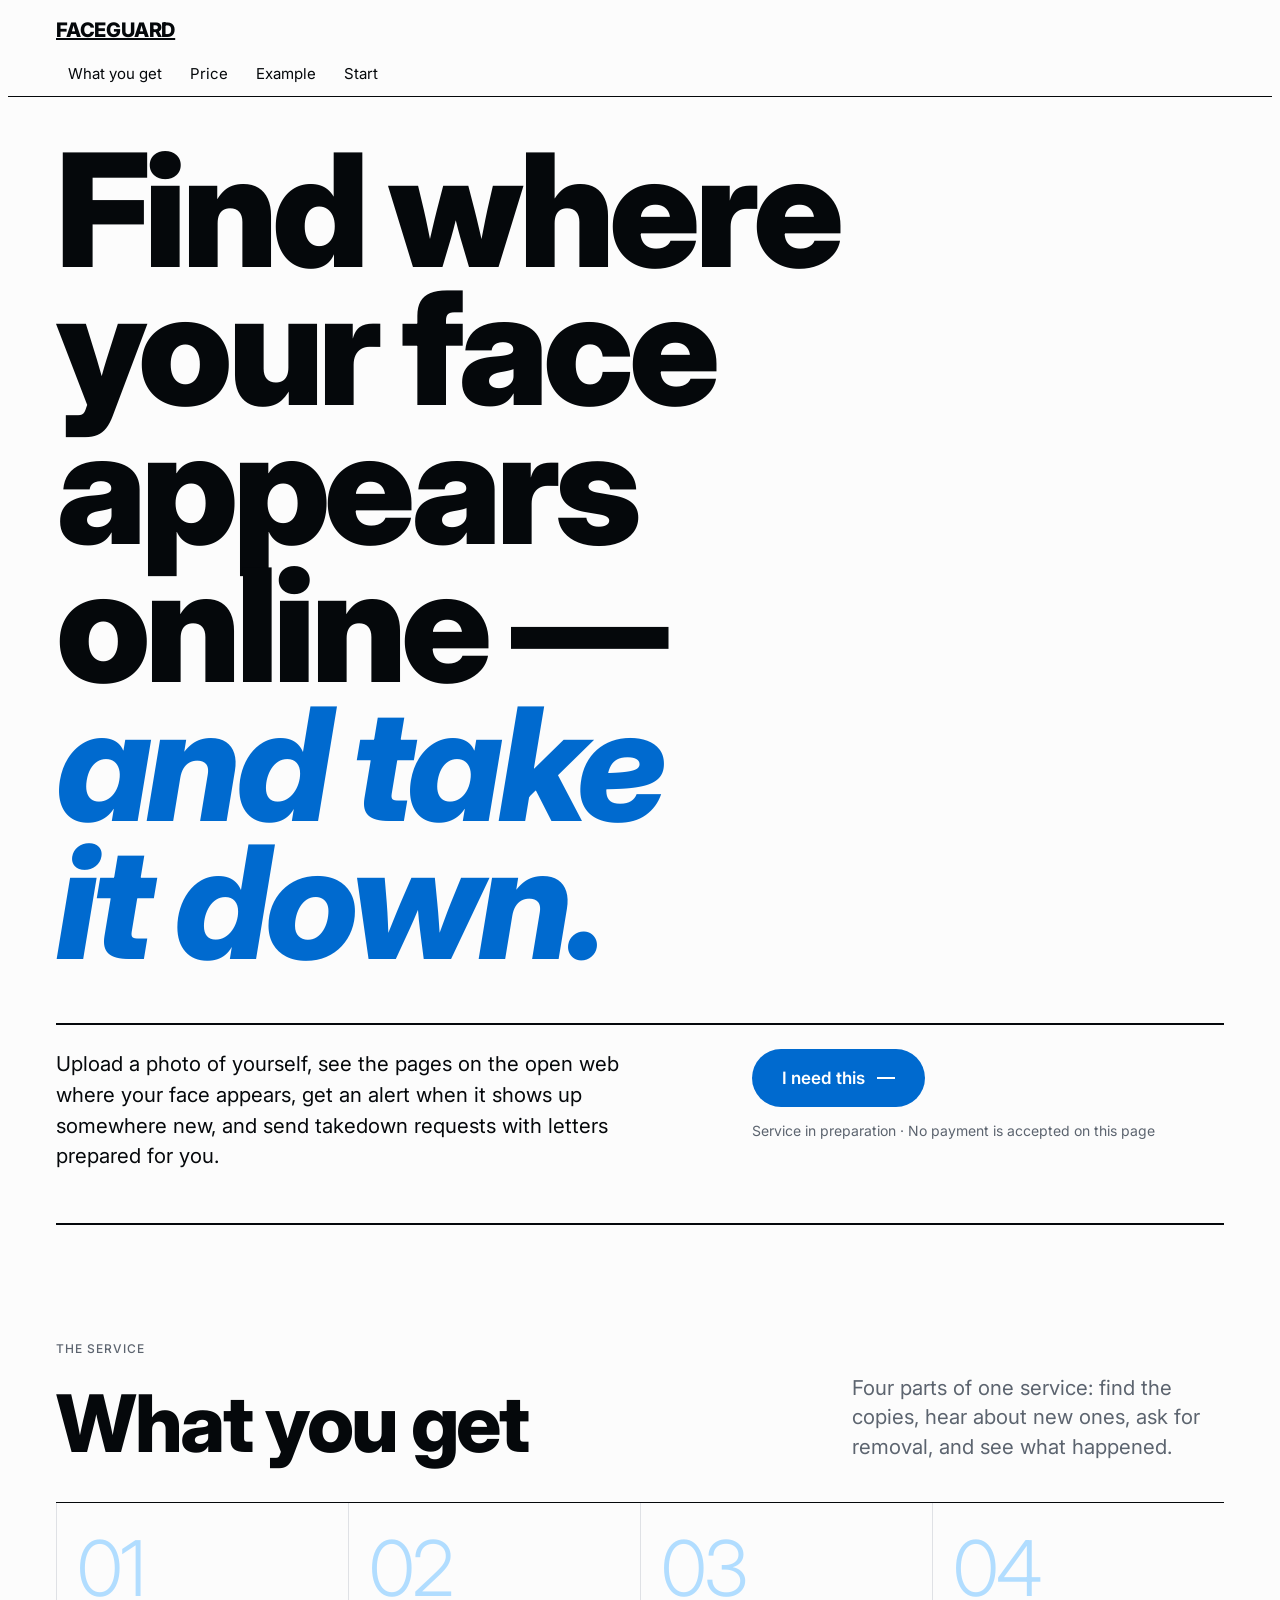
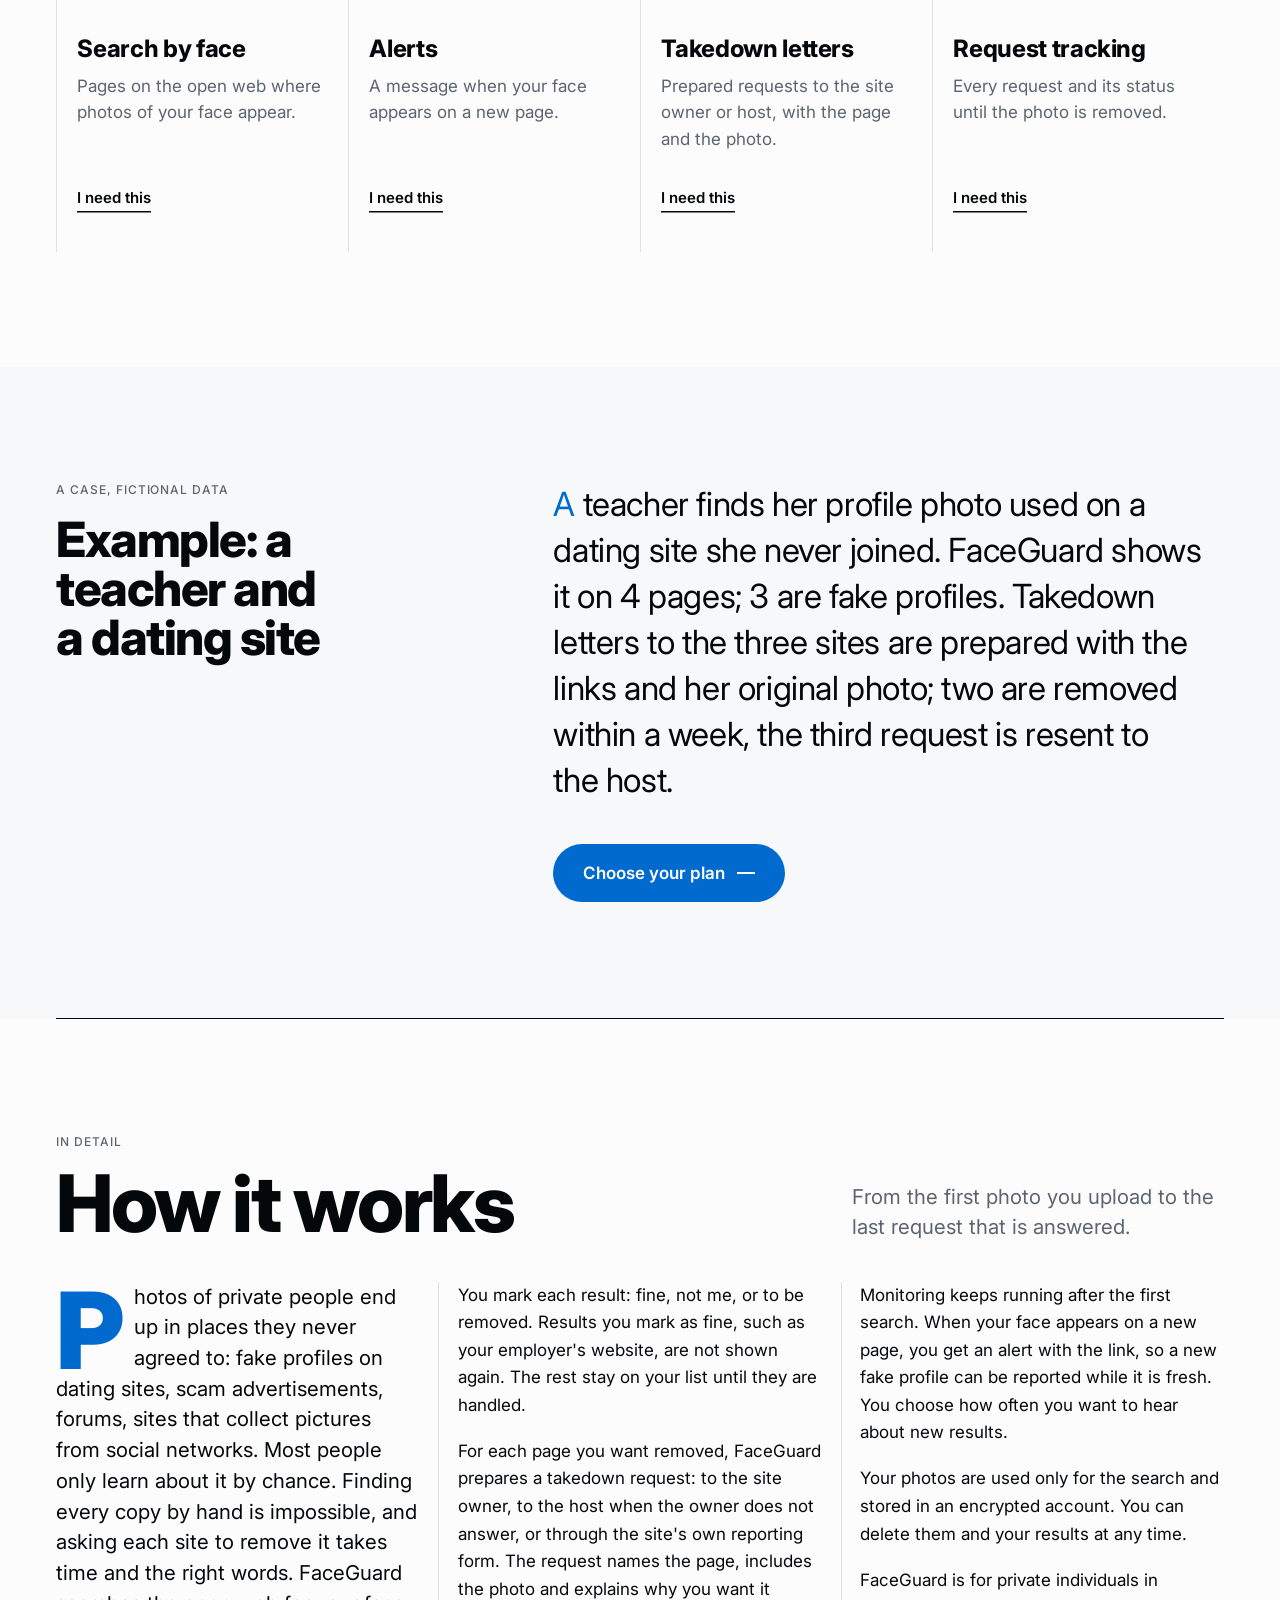
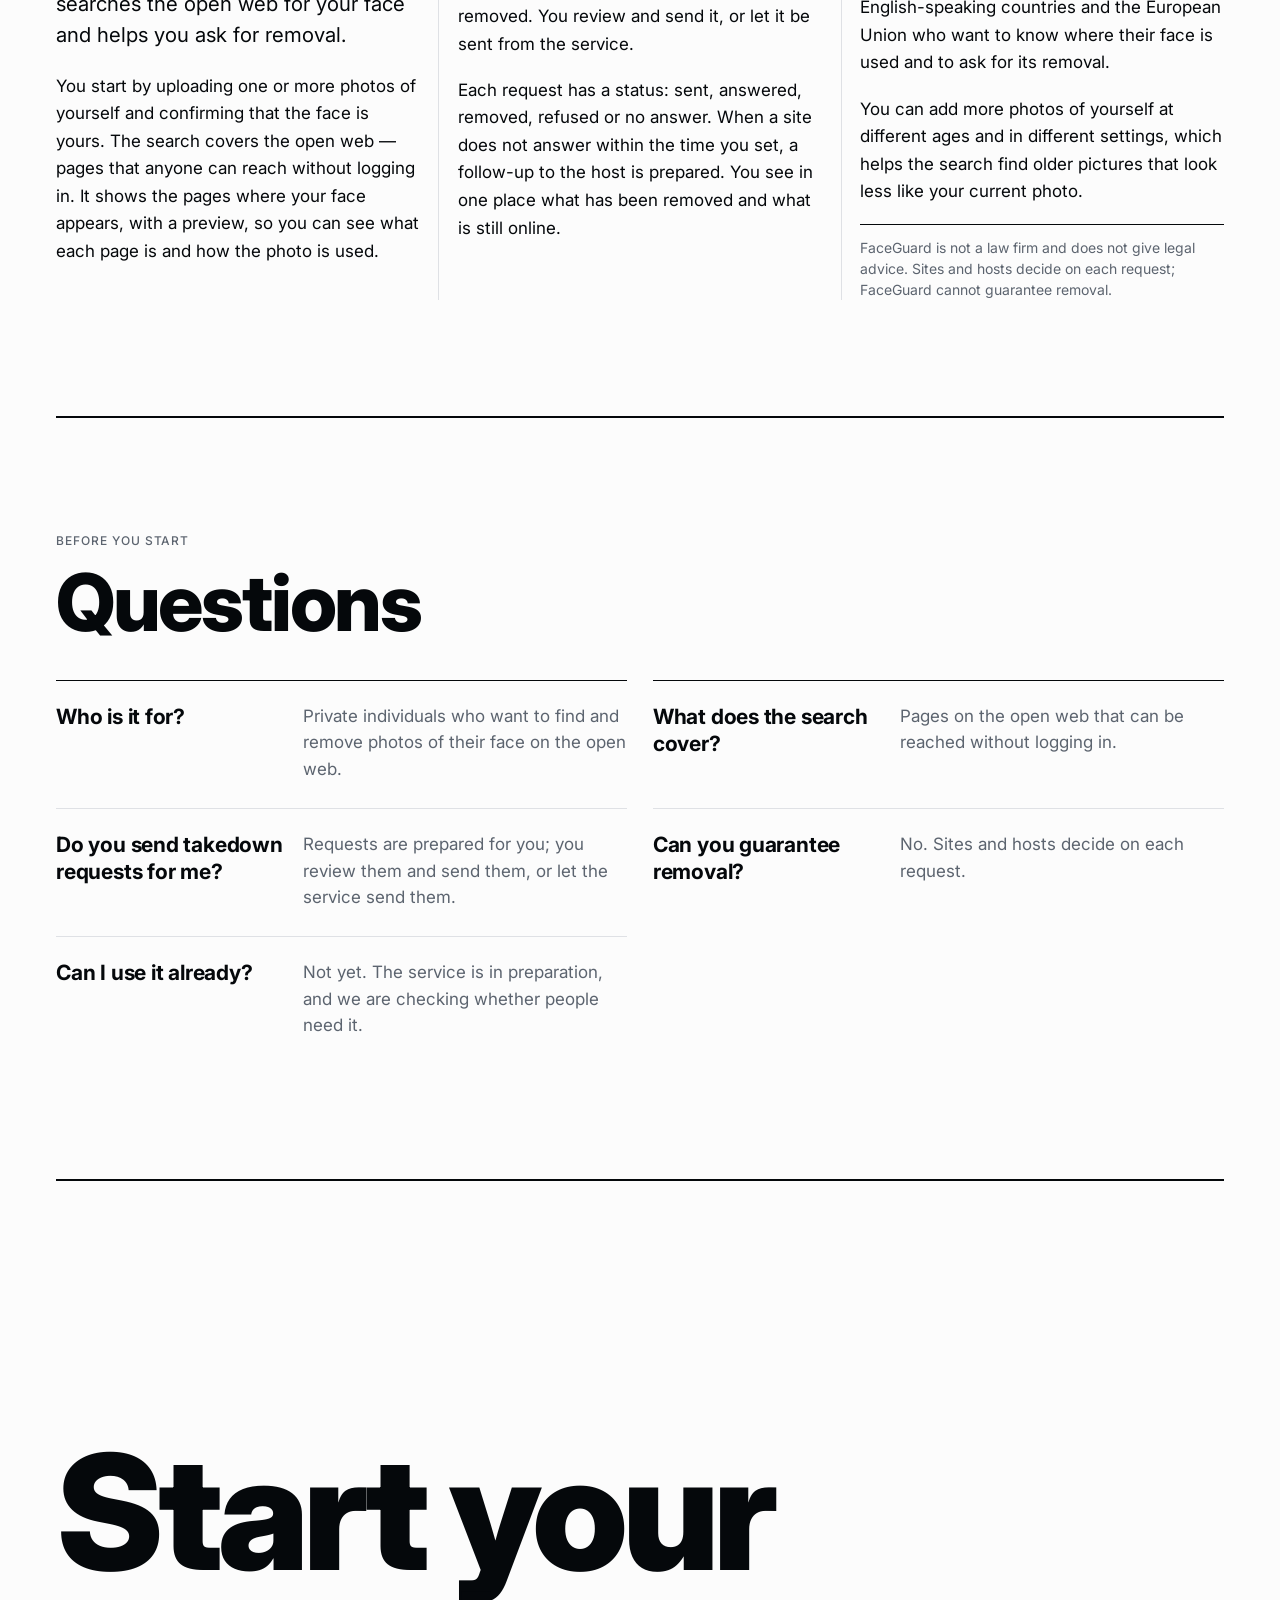
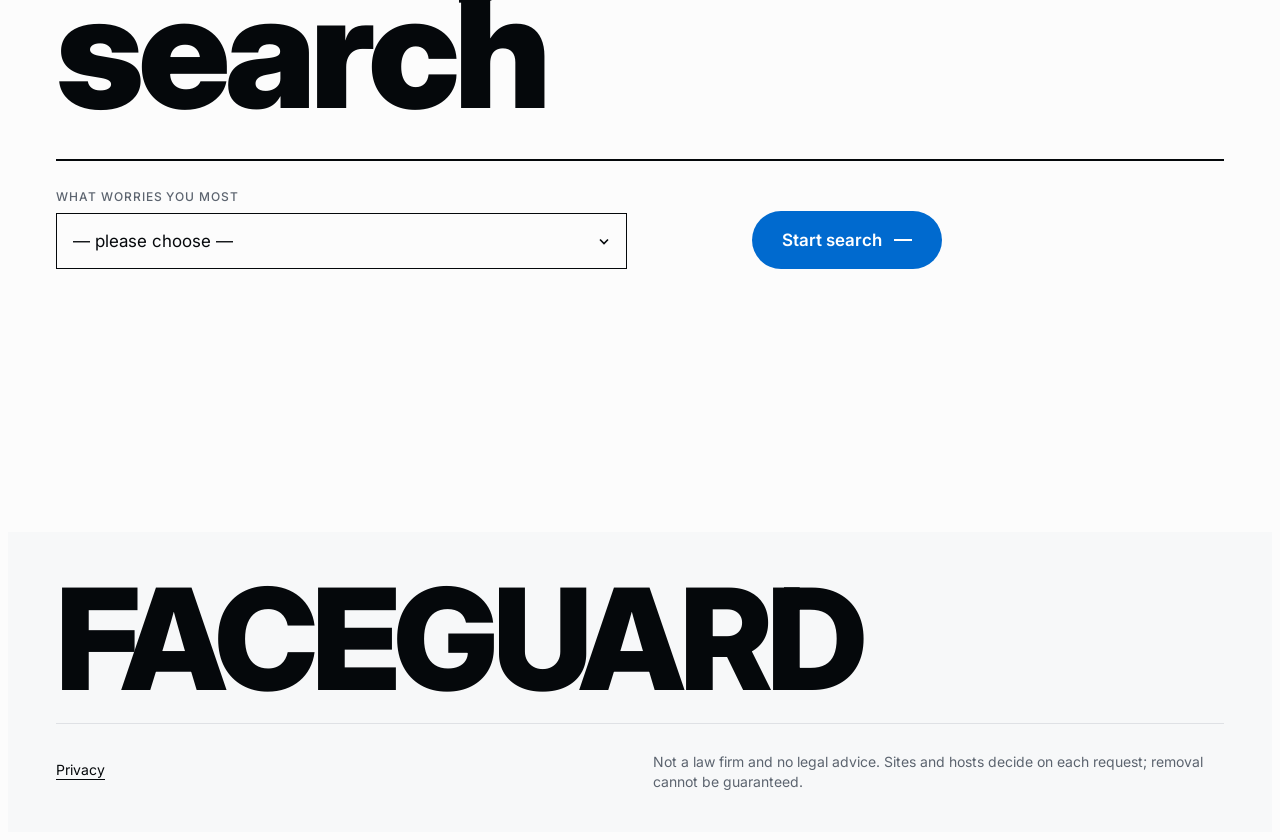
==== commit 2fbf5588: "Главная: одни цвета (СМ-04), шрифт Inter, светлый фон — выбор раскладки (слово Владельца 10.11.2026)" ====
--- a/index.html
+++ b/index.html
@@ -17,7 +17,7 @@
 <link rel="stylesheet" href="style.css">
 <link rel="preconnect" href="https://fonts.googleapis.com">
 <link rel="preconnect" href="https://fonts.gstatic.com" crossorigin>
-<link rel="stylesheet" href="https://fonts.googleapis.com/css2?family=Archivo:ital,wdth,wght@0,62..125,100..900;1,62..125,100..900&family=JetBrains+Mono:wght@400;500&display=swap">
+<link rel="stylesheet" href="https://fonts.googleapis.com/css2?family=Inter:ital,opsz,wght@0,14..32,100..900;1,14..32,100..900&display=swap">
 <link rel="stylesheet" href="variant.css">
 <script src="smoke.js" defer></script>
 <!-- faq-jsonld:start -->
--- a/variant.css
+++ b/variant.css
@@ -1,13 +1,13 @@
 /* Variant "Taste Skill — hero B" (faceguard): editorial, type-led page.
-   One system: cool newsprint-grey ground, ink type, one vermilion accent, one ink band; Archivo (wdth axis) for display and text,
-   JetBrains Mono for labels. Overrides the shared base style.css; self-sufficient for type sizes. */
+   One system: light ground, ink type, one blue accent, one alternate-ground band; Inter for everything
+   (house palette and font, brief 4). Overrides the shared base style.css; self-sufficient for type sizes. */
 :root{
-  --bg:#eceeeb; --ink:#121412; --muted:#4d524d; --line:#c6cbc5; --card:#eceeeb; --alt:#e0e3df;
-  --accent:#b8321a; --accent-ink:#ffffff;
-  --inv-bg:#121412; --inv-ink:#eceeeb; --inv-muted:#aab0aa; --inv-line:#343a35; --inv-accent:#ff8a63;
-  --f-display:"Archivo",ui-sans-serif,system-ui,-apple-system,"Segoe UI",Roboto,Arial,sans-serif;
-  --f-text:"Archivo",ui-sans-serif,system-ui,-apple-system,"Segoe UI",Roboto,Arial,sans-serif;
-  --f-mono:"JetBrains Mono",ui-monospace,SFMono-Regular,Menlo,Consolas,monospace;
+  --bg:#fcfcfc; --ink:#05080b; --muted:#5c646f; --line:#dfe1e5; --card:#ffffff; --alt:#f7f8f9;
+  --accent:#006acf; --accent-ink:#ffffff; --accent-soft:#d6efff; --deco:#b1ddff; --focus:#0086dd;
+  --inv-bg:#f7f8f9; --inv-ink:#05080b; --inv-muted:#5c646f; --inv-line:#dfe1e5; --inv-accent:#006acf;
+  --f-display:"Inter",ui-sans-serif,system-ui,-apple-system,"Segoe UI",Roboto,Arial,sans-serif;
+  --f-text:"Inter",ui-sans-serif,system-ui,-apple-system,"Segoe UI",Roboto,Arial,sans-serif;
+  --f-mono:"Inter",ui-sans-serif,system-ui,-apple-system,"Segoe UI",Roboto,Arial,sans-serif;
   --gut:clamp(16px,4vw,48px);
   --t-body:17px; --t-small:14px; --t-label:12px; --t-h3:21px; --t-lede:clamp(19px,1.6vw,23px);
   --t-h2:clamp(40px,6.2vw,96px); --t-h1:clamp(44px,min(12.4vw,17.5svh),164px); --t-close:clamp(56px,12.5vw,200px);
@@ -17,10 +17,10 @@
 body{background:var(--bg);color:var(--ink);font-family:var(--f-text);font-size:var(--t-body);line-height:1.6;font-stretch:100%;overflow-x:hidden}
 .wrap{max-width:1360px;margin:0 auto;padding:0 var(--gut)}
 a{color:var(--ink)}
-:focus-visible{outline:2px solid var(--accent);outline-offset:3px}
+:focus-visible{outline:2px solid var(--focus);outline-offset:3px}
 
 /* masthead */
-header.mast{background:rgb(236 238 235 / .94);border-bottom:1px solid var(--ink);backdrop-filter:blur(8px)}
+header.mast{background:rgb(252 252 252 / .94);border-bottom:1px solid var(--ink);backdrop-filter:blur(8px)}
 header.mast .wrap{min-height:64px;flex-wrap:nowrap}
 .logo{font-family:var(--f-display);font-size:20px;line-height:24px;font-weight:800;font-stretch:80%;letter-spacing:-.01em;text-transform:uppercase}
 .logo a{display:inline-block;padding:10px 0;color:var(--ink)}
@@ -37,8 +37,8 @@
 .label,.kicker{font-family:var(--f-mono);font-size:var(--t-label);line-height:16px;font-weight:500;letter-spacing:.08em;text-transform:uppercase;color:var(--muted)}
 .muted{color:var(--muted)}
 
-/* buttons: one style, ink solid that steps to accent */
-a.cta{display:inline-flex;align-items:center;gap:12px;margin:0;padding:18px 30px;border-radius:999px;background:var(--ink);color:var(--inv-ink);font-family:var(--f-text);font-size:17px;line-height:22px;font-weight:600;text-decoration:none;transition:background-color .2s var(--ease),transform .2s var(--ease)}
+/* buttons: one style, accent solid with white text */
+a.cta{display:inline-flex;align-items:center;gap:12px;margin:0;padding:18px 30px;border-radius:999px;background:var(--accent);color:var(--accent-ink);font-family:var(--f-text);font-size:17px;line-height:22px;font-weight:600;text-decoration:none;transition:background-color .2s var(--ease),transform .2s var(--ease)}
 a.cta::after{content:"";width:18px;height:2px;background:currentColor;box-shadow:none;transition:width .25s var(--ease)}
 a.cta:hover{background:var(--accent);opacity:1;transform:translateY(-1px)}
 a.cta:hover::after{width:26px}
@@ -78,13 +78,13 @@
 .card{background:transparent;border:0;border-radius:0;border-left:1px solid var(--line);padding:28px clamp(16px,1.8vw,28px) 32px clamp(16px,1.6vw,24px);display:flex;flex-direction:column;gap:10px;transition:transform .2s var(--ease),background-color .2s var(--ease)}
 
 .card:hover{transform:translateY(-2px)}
-.card .num{font-family:var(--f-display);font-style:normal;font-size:clamp(56px,6vw,88px);line-height:1;font-weight:300;font-stretch:70%;color:var(--accent);letter-spacing:-.04em;margin-bottom:18px}
+.card .num{font-family:var(--f-display);font-style:normal;font-size:clamp(56px,6vw,88px);line-height:1;font-weight:300;font-stretch:70%;color:var(--deco);letter-spacing:-.04em;margin-bottom:18px}
 .card > b{font-family:var(--f-display);font-size:24px;line-height:1.15;font-weight:750;font-stretch:85%;letter-spacing:-.015em;margin:0;color:var(--ink)}
 .card span{font-size:var(--t-body);line-height:1.55;color:var(--muted);flex:1}
 .card .btn{align-self:flex-start;margin-top:14px;padding:12px 0;border:0;border-radius:0;background:none;font-size:15px;line-height:20px;font-weight:600;color:var(--ink);text-decoration:none;background-image:linear-gradient(currentColor,currentColor);background-size:100% 1.5px;background-position:0 calc(100% - 8px);background-repeat:no-repeat;transition:background-size .25s var(--ease),color .2s}
 .card .btn:hover{background-color:transparent;color:var(--accent);background-size:40% 1.5px}
 
-/* example: the one ink band */
+/* example: the one alternate-ground band */
 .wrap > section.sec-ink{position:relative;color:var(--inv-ink);border-top:0;margin-inline:calc(-1 * var(--gut));padding-inline:var(--gut);background:var(--inv-bg);box-shadow:0 0 0 100vmax var(--inv-bg);clip-path:inset(0 -100vmax)}
 .ex{grid-column:1 / -1;display:grid;grid-template-columns:repeat(12,minmax(0,1fr));gap:40px clamp(16px,2vw,32px)}
 .ex-head{grid-column:1 / span 4}
@@ -93,8 +93,8 @@
 .ex-story{grid-column:6 / span 7;font-family:var(--f-display);font-size:clamp(24px,2.6vw,38px);line-height:1.38;font-weight:400;font-stretch:92%;letter-spacing:-.012em;color:var(--inv-ink);text-wrap:pretty}
 .ex-story::first-letter{color:var(--inv-accent)}
 .ex-act{grid-column:6 / span 7}
-.sec-ink a.cta{background:var(--inv-ink);color:var(--ink)}
-.sec-ink a.cta:hover{background:var(--inv-accent);color:var(--ink)}
+.sec-ink a.cta{background:var(--accent);color:var(--accent-ink)}
+.sec-ink a.cta:hover{background:var(--accent);color:var(--accent-ink)}
 
 /* how it works: rail heading, two-column text with a drop cap */
 .cols{grid-column:1 / -1;column-count:3;column-gap:clamp(24px,3vw,48px);column-rule:1px solid var(--line)}
@@ -117,9 +117,9 @@
 .start-row{grid-column:1 / -1;display:grid;grid-template-columns:repeat(12,minmax(0,1fr));gap:24px clamp(16px,2vw,32px);align-items:end;padding-top:28px;border-top:2px solid var(--ink)}
 .field{grid-column:1 / span 6;display:flex;flex-direction:column;gap:8px}
 .field label{font-family:var(--f-mono);font-size:var(--t-label);line-height:16px;font-weight:500;letter-spacing:.08em;text-transform:uppercase;color:var(--muted)}
-.field select{width:100%;min-width:0;margin:0!important;padding:16px 44px 16px 16px!important;font-family:var(--f-text);font-size:17px!important;line-height:22px;color:var(--ink);background:var(--bg) url("data:image/svg+xml,%3Csvg xmlns='http://www.w3.org/2000/svg' width='12' height='12' viewBox='0 0 12 12'%3E%3Cpath d='M2 4.5l4 4 4-4' fill='none' stroke='%23121412' stroke-width='1.6'/%3E%3C/svg%3E") no-repeat right 16px center;border:1.5px solid var(--ink);border-radius:0;appearance:none;-webkit-appearance:none;cursor:pointer}
+.field select{width:100%;min-width:0;margin:0!important;padding:16px 44px 16px 16px!important;font-family:var(--f-text);font-size:17px!important;line-height:22px;color:var(--ink);background:var(--bg) url("data:image/svg+xml,%3Csvg xmlns='http://www.w3.org/2000/svg' width='12' height='12' viewBox='0 0 12 12'%3E%3Cpath d='M2 4.5l4 4 4-4' fill='none' stroke='%2305080b' stroke-width='1.6'/%3E%3C/svg%3E") no-repeat right 16px center;border:1.5px solid var(--ink);border-radius:0;appearance:none;-webkit-appearance:none;cursor:pointer}
 .field select:hover{background-color:var(--alt)}
-.field select:focus{outline:2px solid var(--accent);outline-offset:2px}
+.field select:focus{outline:2px solid var(--focus);outline-offset:2px}
 .start-act{grid-column:8 / span 5}
 
 /* footer */
@@ -171,9 +171,9 @@
   .close-type{font-size:clamp(56px,17vw,96px)}
   .start-row{grid-template-columns:1fr}
   .field,.start-act{grid-column:1 / -1}
-  footer .wrap{grid-template-columns:1fr}
+  footer .wrap{grid-template-columns:minmax(0,1fr)}
   footer p,footer .muted{grid-column:1 / -1}
-  footer .foot-mark{font-size:clamp(48px,17vw,96px)}
+  footer .foot-mark{font-size:clamp(40px,13vw,96px)} /* Inter has no width axis: narrower size keeps the mark inside 375px */
 }
 
 @media (prefers-reduced-motion:reduce){
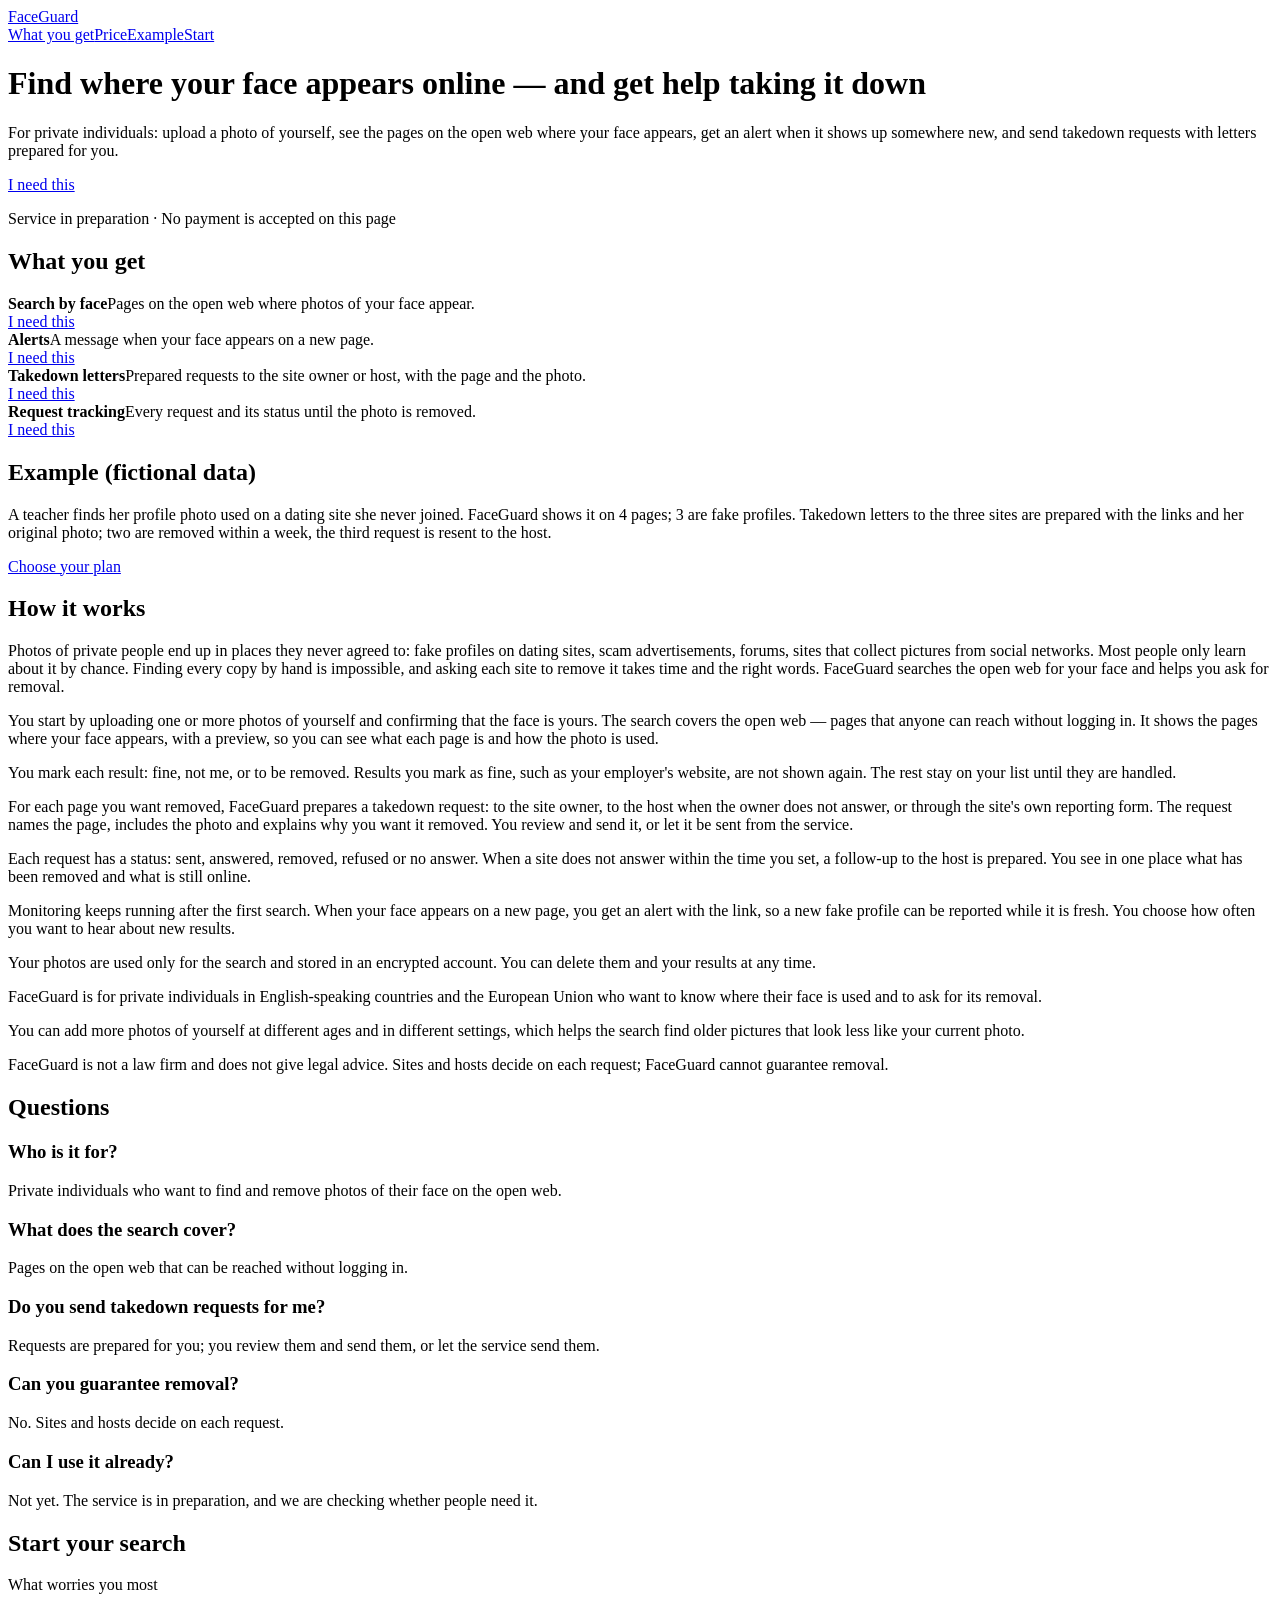
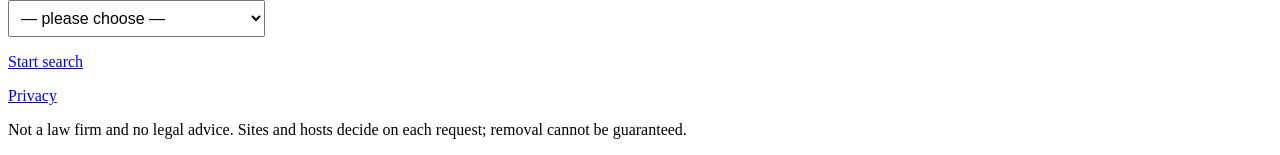
==== commit 631d98ee: "Главная: прежний вид — сравнение дизайна перенесено на тестовый домен (слово Владельца 10.11.2026, «" ====
--- a/index.html
+++ b/index.html
@@ -15,10 +15,6 @@
 <meta name="description" content="For private individuals: find where photos of your face appear online, get alerts on new ones and send takedown requests with letters.">
 <link rel="icon" href="favicon.svg">
 <link rel="stylesheet" href="style.css">
-<link rel="preconnect" href="https://fonts.googleapis.com">
-<link rel="preconnect" href="https://fonts.gstatic.com" crossorigin>
-<link rel="stylesheet" href="https://fonts.googleapis.com/css2?family=Inter:ital,opsz,wght@0,14..32,100..900;1,14..32,100..900&display=swap">
-<link rel="stylesheet" href="variant.css">
 <script src="smoke.js" defer></script>
 <!-- faq-jsonld:start -->
 <script type="application/ld+json">
@@ -76,58 +72,39 @@
 <noscript><iframe src="https://www.googletagmanager.com/ns.html?id=GTM-MKG2FX8J"
 height="0" width="0" style="display:none;visibility:hidden"></iframe></noscript>
 <!-- End Google Tag Manager (noscript) -->
-<!-- Variant "Taste Skill — hero B": editorial hero, type-led page, flat paper ground, one ink band, vermilion accent. -->
 
-<header class="mast"><div class="wrap">
+<header><div class="wrap">
   <div class="logo"><a href="index.html" data-ev="click_logo_home">FaceGuard</a></div>
-  <nav class="top" aria-label="Main"><a href="#what" data-ev="click_nav_what">What you get</a><a href="price.html" data-ev="click_nav_price">Price</a><a href="#example" data-ev="click_nav_example">Example</a><a href="#start" data-ev="click_nav_start">Start</a></nav>
+  <nav class="top"><a href="#what" data-ev="click_nav_what">What you get</a><a href="price.html" data-ev="click_nav_price">Price</a><a href="#example" data-ev="click_nav_example">Example</a><a href="#start" data-ev="click_nav_start">Start</a></nav>
 </div></header>
 
-<main id="main" class="wrap">
-  <div class="hero hero-ed" data-enter>
-    <h1><span class="h1-line">Find where your face</span> <span class="h1-line">appears online —</span> <span class="h1-line h1-accent">and take it down.</span></h1>
-    <div class="hero-foot">
-      <p class="sub">Upload a photo of yourself, see the pages on the open web where your face appears, get an alert when it shows up somewhere new, and send takedown requests with letters prepared for you.</p>
-      <div class="hero-act">
-        <a class="cta" href="price.html" data-ev="cta_click">I need this</a>
-        <p class="cta-note">Service in preparation · No payment is accepted on this page</p>
-      </div>
-    </div>
+<div class="wrap">
+  <div class="hero">
+    <h1>Find where your face appears online — and get help taking it down</h1>
+    <p class="sub">For private individuals: upload a photo of yourself, see the pages on the open web where your face appears, get an alert when it shows up somewhere new, and send takedown requests with letters prepared for you.</p>
+    <a class="cta" href="price.html" data-ev="cta_click">I need this</a>
+    <p class="cta-note">Service in preparation · No payment is accepted on this page</p>
   </div>
 
-  <section id="what" class="sec sec-what" data-view="features_view" aria-labelledby="what-h">
-    <div class="sec-head">
-      <p class="label">The service</p>
-      <h2 id="what-h">What you get</h2>
-      <p class="dek">Four parts of one service: find the copies, hear about new ones, ask for removal, and see what happened.</p>
-    </div>
-    <div class="grid feat">
-      <div class="card"><i class="num" aria-hidden="true">01</i><b>Search by face</b><span>Pages on the open web where photos of your face appear.</span><a class="btn" href="price.html" data-ev="feature_search">I need this</a></div>
-      <div class="card"><i class="num" aria-hidden="true">02</i><b>Alerts</b><span>A message when your face appears on a new page.</span><a class="btn" href="price.html" data-ev="feature_alerts">I need this</a></div>
-      <div class="card"><i class="num" aria-hidden="true">03</i><b>Takedown letters</b><span>Prepared requests to the site owner or host, with the page and the photo.</span><a class="btn" href="price.html" data-ev="feature_takedown">I need this</a></div>
-      <div class="card"><i class="num" aria-hidden="true">04</i><b>Request tracking</b><span>Every request and its status until the photo is removed.</span><a class="btn" href="price.html" data-ev="feature_tracking">I need this</a></div>
+  <section id="what" data-view="features_view">
+    <h2>What you get</h2>
+    <div class="grid">
+      <div class="card"><b>Search by face</b><span>Pages on the open web where photos of your face appear.</span><br><a class="btn" href="price.html" data-ev="feature_search">I need this</a></div>
+      <div class="card"><b>Alerts</b><span>A message when your face appears on a new page.</span><br><a class="btn" href="price.html" data-ev="feature_alerts">I need this</a></div>
+      <div class="card"><b>Takedown letters</b><span>Prepared requests to the site owner or host, with the page and the photo.</span><br><a class="btn" href="price.html" data-ev="feature_takedown">I need this</a></div>
+      <div class="card"><b>Request tracking</b><span>Every request and its status until the photo is removed.</span><br><a class="btn" href="price.html" data-ev="feature_tracking">I need this</a></div>
     </div>
   </section>
 
-  <section id="example" class="sec sec-ink" data-view="example_view" aria-labelledby="example-h">
-    <div class="ex">
-      <div class="ex-head">
-        <p class="label">A case, fictional data</p>
-        <h2 id="example-h">Example: a teacher and a dating site</h2>
-      </div>
-      <p class="ex-story">A teacher finds her profile photo used on a dating site she never joined. FaceGuard shows it on 4 pages; 3 are fake profiles. Takedown letters to the three sites are prepared with the links and her original photo; two are removed within a week, the third request is resent to the host.</p>
-      <div class="ex-act"><a class="cta" href="price.html" data-ev="click_cta_after_example">Choose your plan</a></div>
-    </div>
+  <section id="example" data-view="example_view">
+    <h2>Example (fictional data)</h2>
+    <p class="fine">A teacher finds her profile photo used on a dating site she never joined. FaceGuard shows it on 4 pages; 3 are fake profiles. Takedown letters to the three sites are prepared with the links and her original photo; two are removed within a week, the third request is resent to the host.</p>
+    <a class="cta" href="price.html" data-ev="click_cta_after_example">Choose your plan</a>
   </section>
 <!-- seo-tekst:start -->
-  <section id="opis" class="sec sec-opis" aria-labelledby="opis-h">
-    <div class="sec-head">
-      <p class="label">In detail</p>
-      <h2 id="opis-h">How it works</h2>
-      <p class="dek">From the first photo you upload to the last request that is answered.</p>
-    </div>
-    <div class="cols">
-    <p class="lede-p">Photos of private people end up in places they never agreed to: fake profiles on dating sites, scam advertisements, forums, sites that collect pictures from social networks. Most people only learn about it by chance. Finding every copy by hand is impossible, and asking each site to remove it takes time and the right words. FaceGuard searches the open web for your face and helps you ask for removal.</p>
+  <section id="opis">
+    <h2>How it works</h2>
+    <p>Photos of private people end up in places they never agreed to: fake profiles on dating sites, scam advertisements, forums, sites that collect pictures from social networks. Most people only learn about it by chance. Finding every copy by hand is impossible, and asking each site to remove it takes time and the right words. FaceGuard searches the open web for your face and helps you ask for removal.</p>
     <p>You start by uploading one or more photos of yourself and confirming that the face is yours. The search covers the open web — pages that anyone can reach without logging in. It shows the pages where your face appears, with a preview, so you can see what each page is and how the photo is used.</p>
     <p>You mark each result: fine, not me, or to be removed. Results you mark as fine, such as your employer's website, are not shown again. The rest stay on your list until they are handled.</p>
     <p>For each page you want removed, FaceGuard prepares a takedown request: to the site owner, to the host when the owner does not answer, or through the site's own reporting form. The request names the page, includes the photo and explains why you want it removed. You review and send it, or let it be sent from the service.</p>
@@ -136,41 +113,30 @@
     <p>Your photos are used only for the search and stored in an encrypted account. You can delete them and your results at any time.</p>
     <p>FaceGuard is for private individuals in English-speaking countries and the European Union who want to know where their face is used and to ask for its removal.</p>
     <p>You can add more photos of yourself at different ages and in different settings, which helps the search find older pictures that look less like your current photo.</p>
-    <p class="caveat">FaceGuard is not a law firm and does not give legal advice. Sites and hosts decide on each request; FaceGuard cannot guarantee removal.</p>
-    </div>
+    <p>FaceGuard is not a law firm and does not give legal advice. Sites and hosts decide on each request; FaceGuard cannot guarantee removal.</p>
   </section>
-  <section id="faq" class="sec sec-faq" aria-labelledby="faq-h">
-    <div class="sec-head">
-      <p class="label">Before you start</p>
-      <h2 id="faq-h">Questions</h2>
-    </div>
-    <div class="qa">
-      <div class="qa-item"><h3>Who is it for?</h3>
-      <p>Private individuals who want to find and remove photos of their face on the open web.</p></div>
-      <div class="qa-item"><h3>What does the search cover?</h3>
-      <p>Pages on the open web that can be reached without logging in.</p></div>
-      <div class="qa-item"><h3>Do you send takedown requests for me?</h3>
-      <p>Requests are prepared for you; you review them and send them, or let the service send them.</p></div>
-      <div class="qa-item"><h3>Can you guarantee removal?</h3>
-      <p>No. Sites and hosts decide on each request.</p></div>
-      <div class="qa-item"><h3>Can I use it already?</h3>
-      <p>Not yet. The service is in preparation, and we are checking whether people need it.</p></div>
-    </div>
+  <section id="faq">
+    <h2>Questions</h2>
+    <h3>Who is it for?</h3>
+    <p>Private individuals who want to find and remove photos of their face on the open web.</p>
+    <h3>What does the search cover?</h3>
+    <p>Pages on the open web that can be reached without logging in.</p>
+    <h3>Do you send takedown requests for me?</h3>
+    <p>Requests are prepared for you; you review them and send them, or let the service send them.</p>
+    <h3>Can you guarantee removal?</h3>
+    <p>No. Sites and hosts decide on each request.</p>
+    <h3>Can I use it already?</h3>
+    <p>Not yet. The service is in preparation, and we are checking whether people need it.</p>
   </section>
 <!-- seo-tekst:end -->
-  <section id="start" class="sec sec-start" data-view="start_view" aria-labelledby="start-h">
-    <h2 id="start-h" class="close-type">Start your search</h2>
-    <div class="start-row">
-      <p class="field"><label for="worry">What worries you most</label><select id="worry" data-ev-focus="form_start" style="margin-top:6px;padding:8px;font-size:16px"><option value="">— please choose —</option><option>Fake profiles</option><option>Scam advertisements</option><option>Photos shared without consent</option><option>I just want to know</option></select></p>
-      <div class="start-act">
-        <a class="cta" href="price.html" data-ev="form_submit_click">Start search</a>
-      </div>
-    </div>
+  <section id="start" data-view="start_view">
+    <h2>Start your search</h2>
+    <p><label>What worries you most<br><select data-ev-focus="form_start" style="margin-top:6px;padding:8px;font-size:16px"><option value="">— please choose —</option><option>Fake profiles</option><option>Scam advertisements</option><option>Photos shared without consent</option><option>I just want to know</option></select></label></p>
+    <a class="cta" href="price.html" data-ev="form_submit_click">Start search</a>
   </section>
-</main>
+</div>
 
 <footer><div class="wrap">
-  <p class="foot-mark">FaceGuard</p>
   <p><a href="privacy.html" data-ev="click_legal_privacy">Privacy</a></p>
   <p class="muted">Not a law firm and no legal advice. Sites and hosts decide on each request; removal cannot be guaranteed.</p>
 </div></footer>
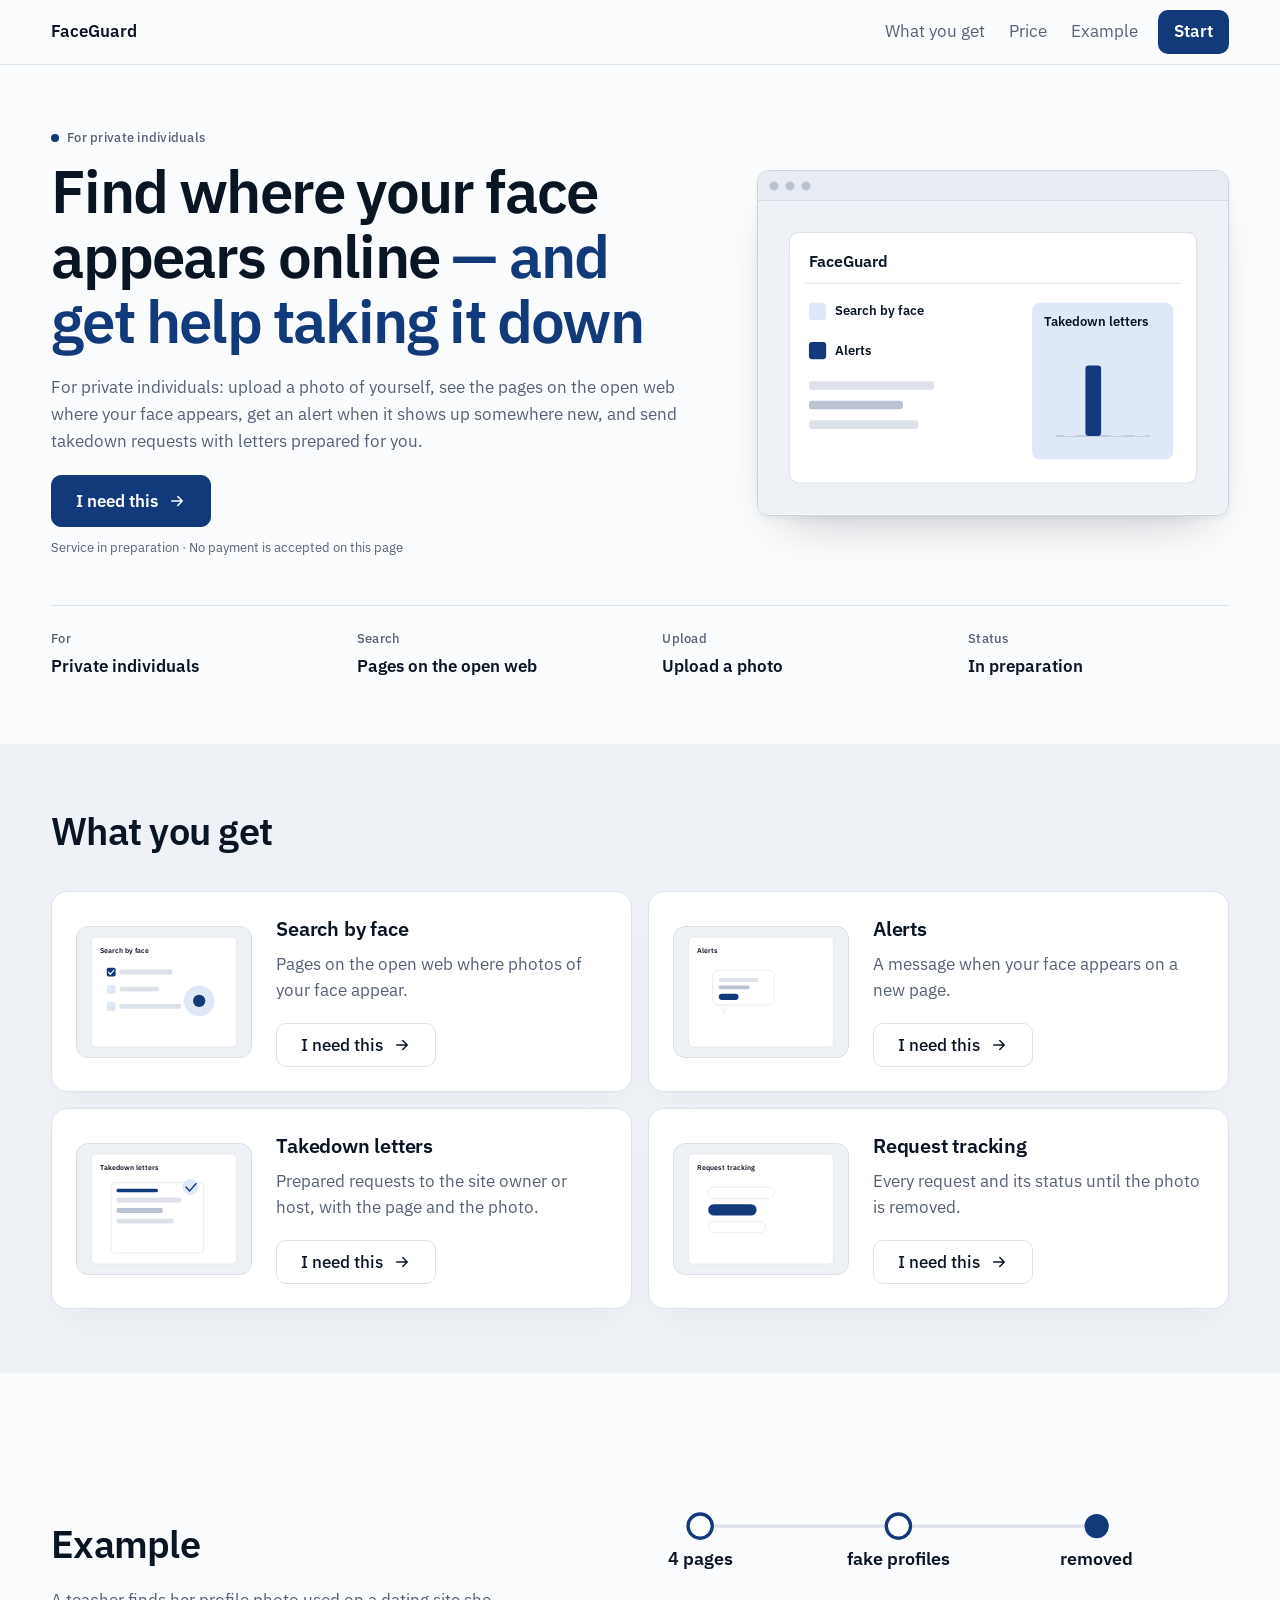
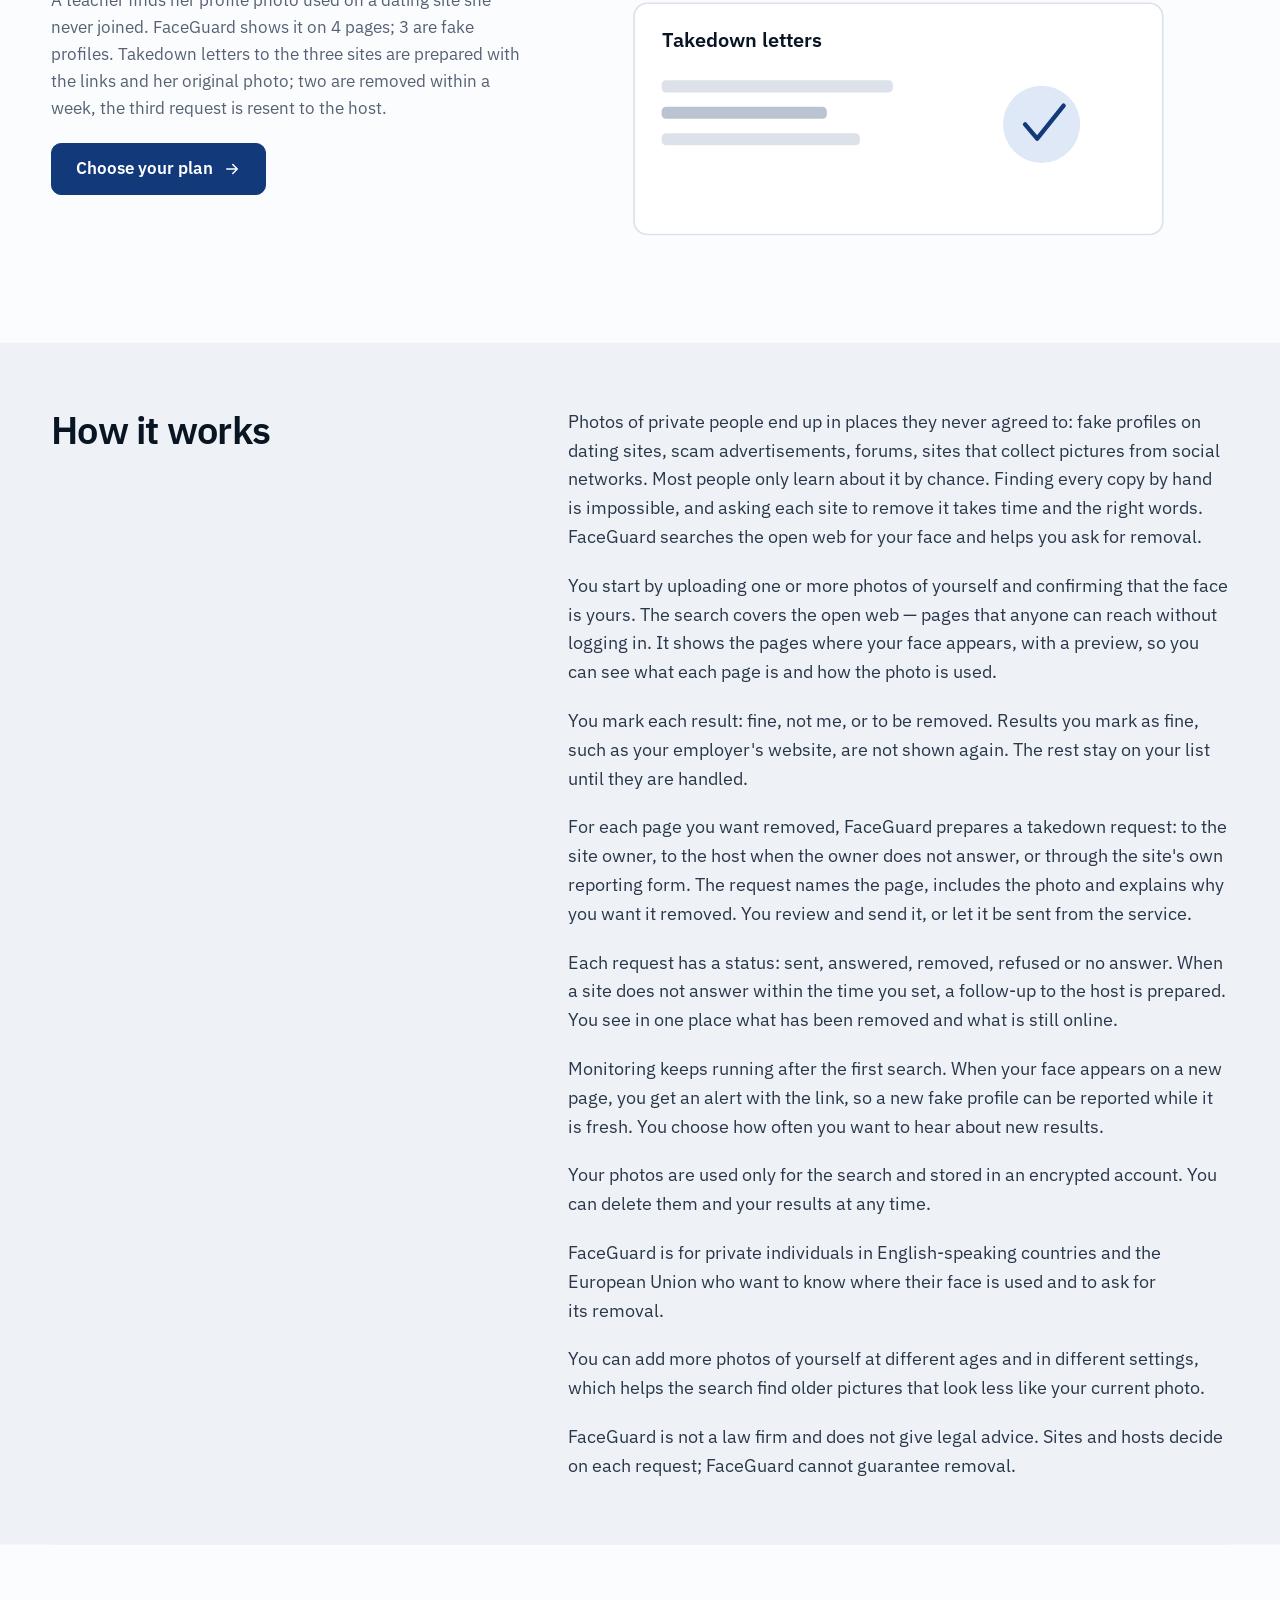
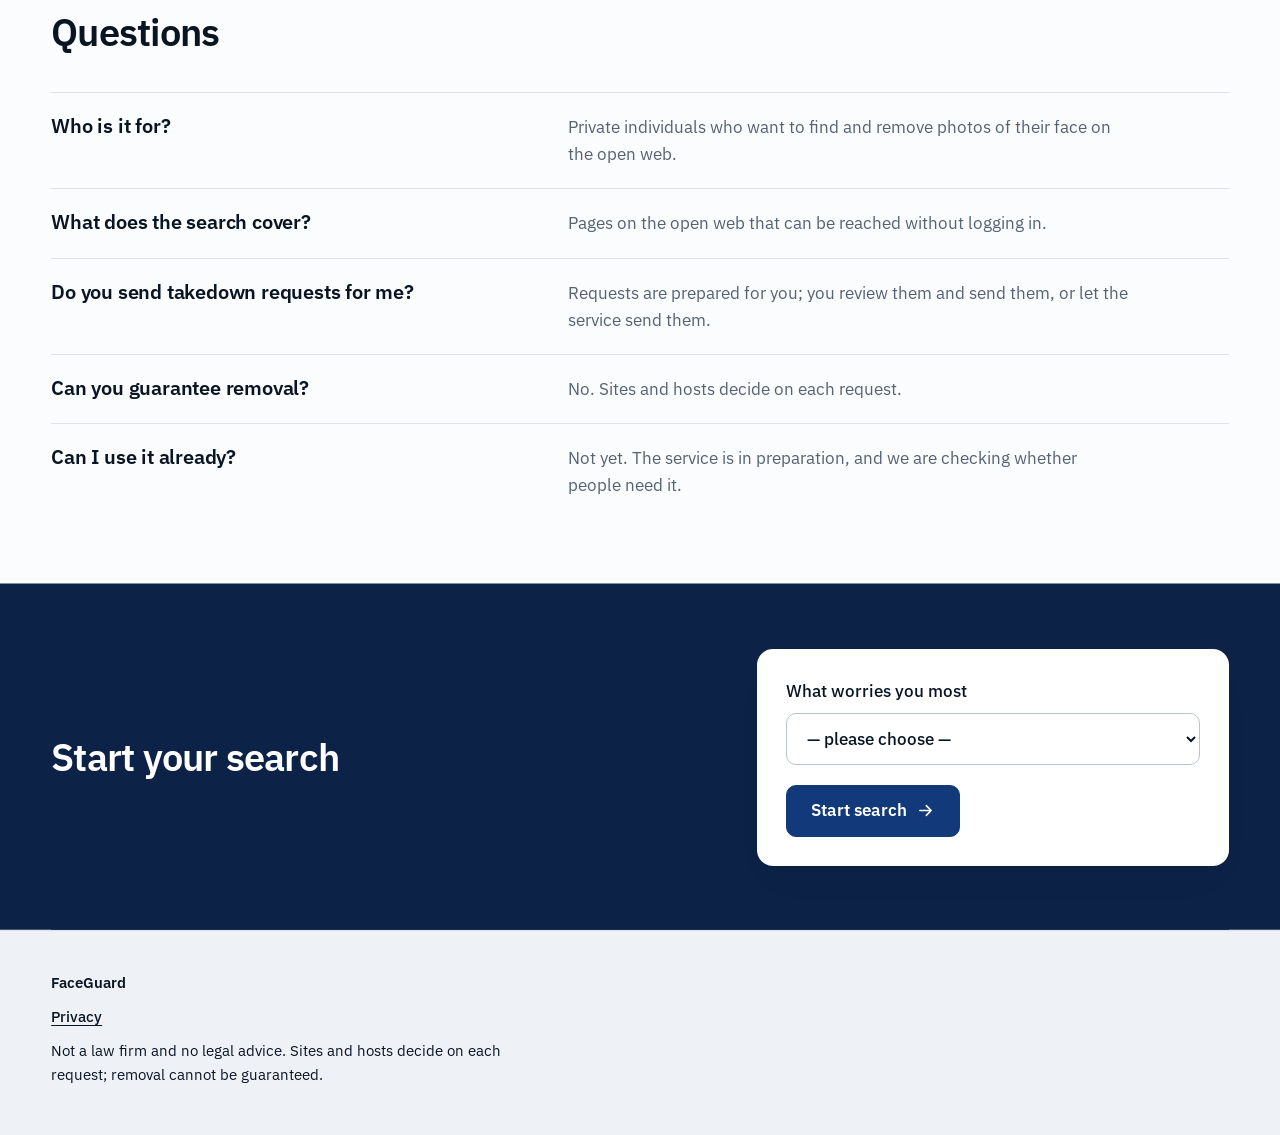
==== commit cf351d94: "Main page: design sample (rollout) Co-Authored-By: Claude Fable 5.2 <noreply@anthropic.com>" ====
--- a/index.html
+++ b/index.html
@@ -15,6 +15,10 @@
 <meta name="description" content="For private individuals: find where photos of your face appear online, get alerts on new ones and send takedown requests with letters.">
 <link rel="icon" href="favicon.svg">
 <link rel="stylesheet" href="style.css">
+<link rel="preconnect" href="https://fonts.googleapis.com">
+<link rel="preconnect" href="https://fonts.gstatic.com" crossorigin>
+<link rel="stylesheet" href="https://fonts.googleapis.com/css2?family=IBM+Plex+Sans:wght@400;500;600&display=swap">
+<link rel="stylesheet" href="variant.css">
 <script src="smoke.js" defer></script>
 <!-- faq-jsonld:start -->
 <script type="application/ld+json">
@@ -73,38 +77,68 @@
 height="0" width="0" style="display:none;visibility:hidden"></iframe></noscript>
 <!-- End Google Tag Manager (noscript) -->
 
-<header><div class="wrap">
-  <div class="logo"><a href="index.html" data-ev="click_logo_home">FaceGuard</a></div>
-  <nav class="top"><a href="#what" data-ev="click_nav_what">What you get</a><a href="price.html" data-ev="click_nav_price">Price</a><a href="#example" data-ev="click_nav_example">Example</a><a href="#start" data-ev="click_nav_start">Start</a></nav>
+<header><div class="shell">
+  <a class="home" href="index.html" data-ev="click_logo_home">FaceGuard</a>
+  <nav><a href="#what" data-ev="click_nav_what">What you get</a><a href="price.html" data-ev="click_nav_price">Price</a><a href="#example" data-ev="click_nav_example">Example</a><a href="#start" data-ev="click_nav_start">Start</a></nav>
 </div></header>
 
-<div class="wrap">
-  <div class="hero">
-    <h1>Find where your face appears online — and get help taking it down</h1>
-    <p class="sub">For private individuals: upload a photo of yourself, see the pages on the open web where your face appears, get an alert when it shows up somewhere new, and send takedown requests with letters prepared for you.</p>
-    <a class="cta" href="price.html" data-ev="cta_click">I need this</a>
-    <p class="cta-note">Service in preparation · No payment is accepted on this page</p>
-  </div>
+<main class="shell">
+  <section class="split">
+    <div class="stack">
+      <p class="meta rise"><span class="dot"></span> For private individuals</p>
+      <h1 class="rise" style="--i:1">Find where your face appears online&nbsp;<span class="soft">— and get help taking it down</span></h1>
+      <p class="rise" style="--i:2">For private individuals: upload a photo of yourself, see the pages on the open web where your face appears, get an alert when it shows up somewhere new, and send takedown requests with letters prepared for you.</p>
+      <a class="button rise" style="--i:3" href="price.html" data-ev="cta_click">I need this</a>
+      <p class="meta rise" style="--i:4">Service in preparation · No payment is accepted on this page</p>
+    </div>
+    <figure class="window rise" style="--i:2"><svg aria-hidden="true" focusable="false" class="shot" xmlns="http://www.w3.org/2000/svg" viewBox="0 0 1200 800"><rect width="1200" height="800" fill="#eef2f7" /><rect x="80" y="80" width="1040" height="640" rx="24" stroke="#dde2ea" stroke-width="3" fill="#ffffff" /><text x="130" y="168" font-size="40" fill="#0a1524" font-weight="600">FaceGuard</text><line x1="120" y1="210" x2="1080" y2="210" stroke="#dde2ea" stroke-width="3" /><rect x="130" y="260" width="44" height="44" rx="8" fill="#dfe8f7" /><text x="196" y="292" font-size="32" fill="#0a1524" font-weight="600">Search by face</text><rect x="130" y="360" width="44" height="44" rx="8" fill="#12397a" /><text x="196" y="392" font-size="32" fill="#0a1524" font-weight="600">Alerts</text><rect x="130" y="460" width="320" height="22" rx="8" fill="#dde2ea" /><rect x="130" y="510" width="240" height="22" rx="8" fill="#b9c3d2" /><rect x="130" y="560" width="280" height="22" rx="8" fill="#dde2ea" /><rect x="700" y="260" width="360" height="400" rx="20" fill="#dfe8f7" /><text x="730" y="320" font-size="32" fill="#0a1524" font-weight="600">Takedown letters</text><line x1="760" y1="600" x2="1000" y2="600" stroke="#b9c3d2" stroke-width="4" /><rect x="776" y="480" width="40" height="120" rx="8" fill="#dfe8f7" /><rect x="836" y="420" width="40" height="180" rx="8" fill="#12397a" /><rect x="896" y="510" width="40" height="90" rx="8" fill="#dfe8f7" /><rect x="956" y="450" width="40" height="150" rx="8" fill="#dfe8f7" /></svg></figure>
+    <dl class="facts">
+      <div><dt>For</dt><dd>Private individuals</dd></div>
+      <div><dt>Search</dt><dd>Pages on the open web</dd></div>
+      <div><dt>Upload</dt><dd>Upload a photo</dd></div>
+      <div><dt>Status</dt><dd>In preparation</dd></div>
+    </dl>
+  </section>
 
   <section id="what" data-view="features_view">
-    <h2>What you get</h2>
-    <div class="grid">
-      <div class="card"><b>Search by face</b><span>Pages on the open web where photos of your face appear.</span><br><a class="btn" href="price.html" data-ev="feature_search">I need this</a></div>
-      <div class="card"><b>Alerts</b><span>A message when your face appears on a new page.</span><br><a class="btn" href="price.html" data-ev="feature_alerts">I need this</a></div>
-      <div class="card"><b>Takedown letters</b><span>Prepared requests to the site owner or host, with the page and the photo.</span><br><a class="btn" href="price.html" data-ev="feature_takedown">I need this</a></div>
-      <div class="card"><b>Request tracking</b><span>Every request and its status until the photo is removed.</span><br><a class="btn" href="price.html" data-ev="feature_tracking">I need this</a></div>
+    <div class="stack"><h2>What you get</h2></div>
+    <div class="bento">
+      <article class="tile stack reveal">
+        <div class="art"><svg aria-hidden="true" focusable="false" xmlns="http://www.w3.org/2000/svg" viewBox="0 0 800 600"><rect width="800" height="600" fill="#eef2f7" /><rect x="70" y="50" width="660" height="500" rx="22" stroke="#dde2ea" stroke-width="3" fill="#ffffff" /><text x="110" y="124" font-size="32" fill="#0a1524" font-weight="600">Search by face</text><rect x="140" y="190" width="40" height="40" rx="8" fill="#12397a" /><polyline points="148,210 156,220 172,202" fill="none" stroke="#ffffff" stroke-width="5" stroke-linecap="round" stroke-linejoin="round" /><rect x="198" y="198" width="240" height="22" rx="8" fill="#dde2ea" /><rect x="140" y="268" width="40" height="40" rx="8" fill="#dfe8f7" /><rect x="198" y="276" width="180" height="22" rx="8" fill="#dde2ea" /><rect x="140" y="346" width="40" height="40" rx="8" fill="#dfe8f7" /><rect x="198" y="354" width="280" height="22" rx="8" fill="#dde2ea" /><circle cx="560" cy="340" r="70" fill="#dfe8f7" /><circle cx="560" cy="340" r="28" fill="#12397a" /></svg></div>
+        <h3>Search by face</h3><p>Pages on the open web where photos of your face appear.</p>
+        <a class="button quiet" href="price.html" data-ev="feature_search">I need this</a>
+      </article>
+      <article class="tile stack reveal">
+        <div class="art"><svg aria-hidden="true" focusable="false" xmlns="http://www.w3.org/2000/svg" viewBox="0 0 800 600"><rect width="800" height="600" fill="#eef2f7" /><rect x="70" y="50" width="660" height="500" rx="22" stroke="#dde2ea" stroke-width="3" fill="#ffffff" /><text x="110" y="124" font-size="32" fill="#0a1524" font-weight="600">Alerts</text><rect x="180" y="200" width="280" height="160" rx="28" stroke="#dde2ea" stroke-width="3" fill="#ffffff" /><polygon points="220,360 250,360 228,396" fill="#ffffff" stroke="#dde2ea" stroke-width="3" /><rect x="208" y="236" width="180" height="18" rx="8" fill="#dde2ea" /><rect x="208" y="270" width="140" height="18" rx="8" fill="#b9c3d2" /><rect x="208" y="308" width="90" height="28" rx="14" fill="#12397a" /></svg></div>
+        <h3>Alerts</h3><p>A message when your face appears on a new page.</p>
+        <a class="button quiet" href="price.html" data-ev="feature_alerts">I need this</a>
+      </article>
+      <article class="tile stack reveal">
+        <div class="art"><svg aria-hidden="true" focusable="false" xmlns="http://www.w3.org/2000/svg" viewBox="0 0 800 600"><rect width="800" height="600" fill="#eef2f7" /><rect x="70" y="50" width="660" height="500" rx="22" stroke="#dde2ea" stroke-width="3" fill="#ffffff" /><text x="110" y="124" font-size="32" fill="#0a1524" font-weight="600">Takedown letters</text><rect x="160" y="180" width="420" height="320" rx="18" stroke="#dde2ea" stroke-width="3" fill="#ffffff" /><rect x="184" y="208" width="189.0" height="16" rx="8" fill="#12397a" /><rect x="184" y="248" width="294" height="22" rx="8" fill="#dde2ea" /><rect x="184" y="296" width="210" height="22" rx="8" fill="#b9c3d2" /><rect x="184" y="344" width="260" height="22" rx="8" fill="#dde2ea" /><circle cx="520" cy="200" r="36" fill="#dfe8f7" /><polyline points="500,200 516,218 546,184" fill="none" stroke="#12397a" stroke-width="6" stroke-linecap="round" stroke-linejoin="round" /></svg></div>
+        <h3>Takedown letters</h3><p>Prepared requests to the site owner or host, with the page and the photo.</p>
+        <a class="button quiet" href="price.html" data-ev="feature_takedown">I need this</a>
+      </article>
+      <article class="tile stack reveal">
+        <div class="art"><svg aria-hidden="true" focusable="false" xmlns="http://www.w3.org/2000/svg" viewBox="0 0 800 600"><rect width="800" height="600" fill="#eef2f7" /><rect x="70" y="50" width="660" height="500" rx="22" stroke="#dde2ea" stroke-width="3" fill="#ffffff" /><text x="110" y="124" font-size="32" fill="#0a1524" font-weight="600">Request tracking</text><rect x="160" y="200" width="300" height="52" rx="26" stroke="#dde2ea" stroke-width="3" fill="#ffffff" /><rect x="160" y="278" width="220" height="52" rx="26" fill="#12397a" /><rect x="160" y="356" width="260" height="52" rx="26" stroke="#dde2ea" stroke-width="3" fill="#ffffff" /></svg></div>
+        <h3>Request tracking</h3><p>Every request and its status until the photo is removed.</p>
+        <a class="button quiet" href="price.html" data-ev="feature_tracking">I need this</a>
+      </article>
     </div>
   </section>
 
-  <section id="example" data-view="example_view">
-    <h2>Example (fictional data)</h2>
-    <p class="fine">A teacher finds her profile photo used on a dating site she never joined. FaceGuard shows it on 4 pages; 3 are fake profiles. Takedown letters to the three sites are prepared with the links and her original photo; two are removed within a week, the third request is resent to the host.</p>
-    <a class="cta" href="price.html" data-ev="click_cta_after_example">Choose your plan</a>
+  <section id="example" data-view="example_view" class="split flip">
+    <div class="stack">
+      <h2>Example</h2>
+      <p>A teacher finds her profile photo used on a dating site she never joined. FaceGuard shows it on 4 pages; 3 are fake profiles. Takedown letters to the three sites are prepared with the links and her original photo; two are removed within a week, the third request is resent to the host.</p>
+    <a class="button" href="price.html" data-ev="click_cta_after_example">Choose your plan</a>
+    </div>
+<svg aria-hidden="true" focusable="false" class="shot reveal" xmlns="http://www.w3.org/2000/svg" viewBox="0 0 1200 800"><rect width="1200" height="800" fill="#eef2f7" /><line x1="240" y1="160" x2="960" y2="160" stroke="#dde2ea" stroke-width="6" /><circle cx="240" cy="160" r="22" stroke="#12397a" stroke-width="6" fill="#ffffff" /><text x="240" y="230" font-size="32" fill="#0a1524" font-weight="600" text-anchor="middle">4 pages</text><circle cx="600" cy="160" r="22" stroke="#12397a" stroke-width="6" fill="#ffffff" /><text x="600" y="230" font-size="32" fill="#0a1524" font-weight="600" text-anchor="middle">fake profiles</text><circle cx="960" cy="160" r="22" fill="#12397a" /><text x="960" y="230" font-size="32" fill="#0a1524" font-weight="600" text-anchor="middle">removed</text><rect x="120" y="300" width="960" height="420" rx="24" stroke="#dde2ea" stroke-width="3" fill="#ffffff" /><text x="170" y="380" font-size="36" fill="#0a1524" font-weight="600">Takedown letters</text><rect x="170" y="440" width="420" height="22" rx="8" fill="#dde2ea" /><rect x="170" y="488" width="300" height="22" rx="8" fill="#b9c3d2" /><rect x="170" y="536" width="360" height="22" rx="8" fill="#dde2ea" /><circle cx="860" cy="520" r="70" fill="#dfe8f7" /><polyline points="830,520 852,546 900,486" fill="none" stroke="#12397a" stroke-width="8" stroke-linecap="round" stroke-linejoin="round" /></svg>
   </section>
 <!-- seo-tekst:start -->
-  <section id="opis">
-    <h2>How it works</h2>
-    <p>Photos of private people end up in places they never agreed to: fake profiles on dating sites, scam advertisements, forums, sites that collect pictures from social networks. Most people only learn about it by chance. Finding every copy by hand is impossible, and asking each site to remove it takes time and the right words. FaceGuard searches the open web for your face and helps you ask for removal.</p>
+  <section id="opis" class="split flip">
+    <div class="stack"><h2>How it works</h2></div>
+    <div class="stack">
+      <p>Photos of private people end up in places they never agreed to: fake profiles on dating sites, scam advertisements, forums, sites that collect pictures from social networks. Most people only learn about it by chance. Finding every copy by hand is impossible, and asking each site to remove it takes time and the right words. FaceGuard searches the open web for your face and helps you ask for removal.</p>
     <p>You start by uploading one or more photos of yourself and confirming that the face is yours. The search covers the open web — pages that anyone can reach without logging in. It shows the pages where your face appears, with a preview, so you can see what each page is and how the photo is used.</p>
     <p>You mark each result: fine, not me, or to be removed. Results you mark as fine, such as your employer's website, are not shown again. The rest stay on your list until they are handled.</p>
     <p>For each page you want removed, FaceGuard prepares a takedown request: to the site owner, to the host when the owner does not answer, or through the site's own reporting form. The request names the page, includes the photo and explains why you want it removed. You review and send it, or let it be sent from the service.</p>
@@ -114,31 +148,34 @@
     <p>FaceGuard is for private individuals in English-speaking countries and the European Union who want to know where their face is used and to ask for its removal.</p>
     <p>You can add more photos of yourself at different ages and in different settings, which helps the search find older pictures that look less like your current photo.</p>
     <p>FaceGuard is not a law firm and does not give legal advice. Sites and hosts decide on each request; FaceGuard cannot guarantee removal.</p>
+    </div>
   </section>
   <section id="faq">
-    <h2>Questions</h2>
-    <h3>Who is it for?</h3>
-    <p>Private individuals who want to find and remove photos of their face on the open web.</p>
-    <h3>What does the search cover?</h3>
-    <p>Pages on the open web that can be reached without logging in.</p>
-    <h3>Do you send takedown requests for me?</h3>
-    <p>Requests are prepared for you; you review them and send them, or let the service send them.</p>
-    <h3>Can you guarantee removal?</h3>
-    <p>No. Sites and hosts decide on each request.</p>
-    <h3>Can I use it already?</h3>
-    <p>Not yet. The service is in preparation, and we are checking whether people need it.</p>
+    <div class="stack"><h2>Questions</h2></div>
+    <div class="rows">
+      <div class="split flip"><h3>Who is it for?</h3><p>Private individuals who want to find and remove photos of their face on the open web.</p></div>
+      <div class="split flip"><h3>What does the search cover?</h3><p>Pages on the open web that can be reached without logging in.</p></div>
+      <div class="split flip"><h3>Do you send takedown requests for me?</h3><p>Requests are prepared for you; you review them and send them, or let the service send them.</p></div>
+      <div class="split flip"><h3>Can you guarantee removal?</h3><p>No. Sites and hosts decide on each request.</p></div>
+      <div class="split flip"><h3>Can I use it already?</h3><p>Not yet. The service is in preparation, and we are checking whether people need it.</p></div>
+    </div>
   </section>
 <!-- seo-tekst:end -->
-  <section id="start" data-view="start_view">
-    <h2>Start your search</h2>
-    <p><label>What worries you most<br><select data-ev-focus="form_start" style="margin-top:6px;padding:8px;font-size:16px"><option value="">— please choose —</option><option>Fake profiles</option><option>Scam advertisements</option><option>Photos shared without consent</option><option>I just want to know</option></select></label></p>
-    <a class="cta" href="price.html" data-ev="form_submit_click">Start search</a>
+  <section id="start" data-view="start_view" class="split">
+    <div class="stack">
+      <h2>Start your search</h2>
+    </div>
+    <div class="tile stack">
+      <label>What worries you most<select data-ev-focus="form_start"><option value="">— please choose —</option><option>Fake profiles</option><option>Scam advertisements</option><option>Photos shared without consent</option><option>I just want to know</option></select></label>
+      <a class="button" href="price.html" data-ev="form_submit_click">Start search</a>
+    </div>
   </section>
-</div>
+</main>
 
-<footer><div class="wrap">
+<footer><div class="shell">
+  <p><b>FaceGuard</b></p>
   <p><a href="privacy.html" data-ev="click_legal_privacy">Privacy</a></p>
-  <p class="muted">Not a law firm and no legal advice. Sites and hosts decide on each request; removal cannot be guaranteed.</p>
+  <p>Not a law firm and no legal advice. Sites and hosts decide on each request; removal cannot be guaranteed.</p>
 </div></footer>
 
 </body>
--- a/variant.css
+++ b/variant.css
@@ -0,0 +1,210 @@
+/* Final sample v13 — one layer (СМ-45): tokens in :root, then general rules.
+   Owner's ten choices: layout 17 · IBM Plex Sans · navy palette · background 06 (grey bands, dark form band) ·
+   shape 02 (medium radius) · cards 05 (2×2, picture on the side) · hero 07 (picture in a window frame) ·
+   density 02 (compact) · header 07 (button in header, light-grey footer) · motion 04 (load cascade only).
+   Four commands on top: polish (whole) · emil-design-eng (interaction layer, no image placeholder colour) ·
+   mobile-native (safe areas, footer press) · typeset (measure, leading and tracking per role, fallback face). */
+
+/* fallback with Plex metrics: the swap from Segoe UI / Arial does not reflow lines */
+@font-face { font-family: "Plex Fallback"; src: local("Segoe UI"), local("Arial"); size-adjust: 101.7%; ascent-override: 100.8%; descent-override: 27%; line-gap-override: 0%; }
+
+:root {
+  /* colour — one blue accent; white text on it passes AA */
+  --canvas: #fbfcfd;
+  --surface: #ffffff;
+  --ink: #0a1524;
+  --steel: #566174;
+  --line: #dde2ea;
+  --line-strong: #b9c3d2;
+  --accent: #12397a;
+  --accent-hover: #0d2247;              /* the dark band colour, no new hue */
+  --accent-wash: #dfe8f7;
+  --focus: #2f6fd6;
+  --band-grey: #eef2f7;
+  --band-dark: #0d2247;
+  --shadow: 0 20px 40px -15px rgba(0, 0, 0, .05);
+  /* type — one family; the larger the type, the tighter tracking and leading */
+  --font-sans: "IBM Plex Sans", "Plex Fallback", "Segoe UI", system-ui, sans-serif;
+  --text-display: clamp(2.25rem, 5vw, 3.75rem);
+  --text-h2: clamp(1.75rem, 3vw, 2.5rem);
+  --text-h3: 1.25rem;
+  --text-body: 1.0625rem;
+  --text-meta: .8125rem;
+  --tracking-display: -.03em;
+  --tracking: -.02em;
+  --tracking-h3: -.01em;
+  --leading-display: 1.08;
+  --leading-tight: 1.15;
+  --leading-h3: 1.3;
+  --leading-body: 1.6;                  /* 1.55 on phones */
+  --leading-snug: 1.5;                  /* short measure in cards */
+  --measure: 56ch;                      /* about 70 characters of Plex per line */
+  --measure-lead: 41.5rem;               /* hero lead keeps two lines at 1280; rem, because ch on an animated element can resolve against the fallback face */
+  /* space, shape */
+  --max: 1400px;
+  --gutter: clamp(1rem, 4vw, 4rem);
+  --section: 4rem;                      /* 3rem on phones */
+  --gap: clamp(1.5rem, 3.5vw, 3.5rem);
+  --head-gap: clamp(1.75rem, 3vw, 2.5rem);
+  --pad-card: 1.75rem;                  /* 1.5rem on phones */
+  --radius-card: 1rem;
+  --radius-inner: .75rem;
+  --radius-control: .625rem;            /* fields, buttons, header links */
+  --header-h: 65px;                     /* sticky header with its border; 57px on phones */
+  /* motion — UI feedback under 300ms */
+  --ease-out: cubic-bezier(.23, 1, .32, 1);
+  --dur: .15s;                          /* hover, colour */
+  --dur-press: .16s;
+  --dur-rise: .5s;                      /* first-screen cascade item */
+  --stagger: 60ms;
+  --press: .97;
+  --arrow: url("data:image/svg+xml,%3Csvg xmlns='http://www.w3.org/2000/svg' viewBox='0 0 24 24' fill='none' stroke='%23000' stroke-width='2' stroke-linecap='round' stroke-linejoin='round'%3E%3Cpath d='M5 12h14M13 6l6 6-6 6'/%3E%3C/svg%3E");
+}
+@media (max-width: 767px) {
+  :root { --section: 3rem; --gap: max(2rem, 5vw); --pad-card: 1.5rem; --leading-body: 1.55; --header-h: 57px; }
+}
+
+/* base */
+*, *::before, *::after { box-sizing: border-box; }
+html { scroll-behavior: smooth; scroll-padding-top: var(--header-h); -webkit-text-size-adjust: 100%; text-size-adjust: 100%; }
+body { margin: 0; background: var(--canvas); color: var(--ink); font: 400 var(--text-body)/var(--leading-body) var(--font-sans); -webkit-font-smoothing: antialiased; -moz-osx-font-smoothing: grayscale; text-rendering: optimizeLegibility; font-synthesis: none; }
+h1, h2, h3 { margin: 0; color: var(--ink); font-weight: 600; letter-spacing: var(--tracking); line-height: var(--leading-tight); text-wrap: balance; }
+h1 { font-size: var(--text-display); letter-spacing: var(--tracking-display); line-height: var(--leading-display); }
+/* long headlines (German, Polish, Russian…): the page sets data-len on h1 — long: over 70 characters, xlong: over 100 */
+h1[data-len="long"] { --text-display: clamp(2.125rem, 4vw, 3.125rem); }
+h1[data-len="xlong"] { --text-display: clamp(2rem, 3.6vw, 2.875rem); }
+h3, dd { hyphens: auto; hyphenate-limit-chars: 12 4 4; }   /* long words in narrow cards and facts; the headline is not hyphenated */
+h2 { font-size: var(--text-h2); }
+h3 { font-size: var(--text-h3); letter-spacing: var(--tracking-h3); line-height: var(--leading-h3); }
+p { margin: 0; color: var(--steel); max-width: var(--measure); }
+h1 + p { max-width: var(--measure-lead); }
+p, dd { text-wrap: pretty; }
+h1, h2, h3, p, dd { overflow-wrap: anywhere; }   /* anywhere, not break-word: it also shrinks the column's minimum width */
+.tile p { hyphens: auto; }
+b { font-weight: 600; color: var(--ink); }
+a { color: inherit; text-decoration-thickness: from-font; text-underline-offset: .2em; }
+img { max-width: 100%; -webkit-user-drag: none; }
+::selection { background: var(--accent-wash); color: var(--ink); }
+:focus-visible, select:focus { outline: 2px solid var(--focus); outline-offset: 3px; }
+select:focus:not(:focus-visible) { outline: 0; }
+
+/* layout */
+.shell { max-width: var(--max); margin: 0 auto; padding: 0 max(var(--gutter), env(safe-area-inset-right, 0px)) 0 max(var(--gutter), env(safe-area-inset-left, 0px)); }
+section { padding: var(--section) 0; border-top: 1px solid transparent; }   /* 1px seam between blocks */
+main > section:first-child { border-top: 0; }
+main > section:not(.split) > * + * { margin-top: var(--head-gap); }
+.split { display: grid; grid-template-columns: var(--cols, minmax(0, 7fr) minmax(0, 5fr)); gap: 1.5rem var(--gap); }
+.flip { --cols: minmax(0, 5fr) minmax(0, 7fr); }
+.split:has(> .stack + p) { --cols: minmax(0, 1fr); row-gap: .625rem; }   /* a bare sub-line sits under its heading */
+section.split > .stack:first-child { align-self: center; }                 /* the shorter side centres against the taller */
+.stack { display: grid; gap: 1.25rem; align-content: start; justify-items: start; }
+.split > *, .stack > *, .bento > * { min-width: 0; }   /* a long word must wrap inside its column, not widen it (rollout: German pages) */
+.stack > .meta + :is(h1, h2) { margin-top: -.5rem; }                       /* eyebrow belongs to its heading */
+.stack > h3 + p { margin-top: -.625rem; }                                  /* card title belongs to its text */
+.bento { display: grid; grid-template-columns: repeat(2, minmax(0, 1fr)); gap: 1rem; }
+
+/* block backgrounds: grey bands, one dark form band (full-bleed) */
+main > section:has(> .bento), #opis { --band: var(--band-grey); }   /* cards block by structure: every page has its own id */
+#start { --band: var(--band-dark); --ink: #ffffff; --steel: #c3cee2; --accent-wash: rgba(255, 255, 255, .12); --focus: #9dbcf5; color: var(--ink); }
+main > section:has(> .bento), #opis, #start { background: var(--band); box-shadow: 0 0 0 100vmax var(--band); clip-path: inset(0 -100vmax); }
+#start .tile { --ink: #0a1524; --steel: #566174; --accent-wash: #dfe8f7; --focus: #2f6fd6; color: var(--ink); border-color: transparent; }
+#start .tile select { border-color: var(--line-strong); }
+
+/* long text: heading on the left, one column of text on the right, darker and larger than card text */
+#opis > .stack:first-child { align-self: start; }
+#opis > .stack + .stack > p { color: #2a3649; font-size: 1.125rem; max-width: 62ch; }
+
+/* header, footer */
+header { position: sticky; top: 0; z-index: 10; background: rgba(251, 252, 253, .86); -webkit-backdrop-filter: blur(12px); backdrop-filter: blur(12px); border-bottom: 1px solid var(--line); }
+header .shell { display: flex; flex-wrap: wrap; align-items: center; justify-content: space-between; min-height: 64px; }
+header nav { display: flex; flex-wrap: wrap; }
+header a { display: inline-flex; align-items: center; min-height: 44px; padding: 0 .75rem; border-radius: var(--radius-control); color: var(--steel); text-decoration: none; transition: background-color var(--dur) ease, color var(--dur) ease, transform var(--dur-press) var(--ease-out); }
+header a:active { color: var(--ink); }
+header .home { margin-left: -.75rem; color: var(--ink); font-weight: 600; }
+header nav a:last-child { margin-left: .5rem; padding: 0 1rem; background: var(--accent); color: #fff; font-weight: 600; }
+header nav a:last-child:active { color: #fff; }
+footer { padding: 2.5rem 0 calc(3rem + env(safe-area-inset-bottom, 0px)); background: var(--band-grey); color: var(--ink); border-top: 1px solid var(--line); font-size: .9375rem; }
+footer a, footer p { color: var(--ink); }
+footer a { display: inline-flex; align-items: center; min-height: 44px; font-weight: 500; transition: color var(--dur) ease, opacity var(--dur) ease; }
+
+/* components */
+.meta { display: inline-flex; align-items: center; gap: .5rem; font: 500 var(--text-meta)/1.4 var(--font-sans); letter-spacing: .02em; color: var(--steel); }
+.button + .meta { margin-top: -.5rem; font-weight: 400; letter-spacing: 0; }   /* note under a button reads as body text */
+.soft { color: var(--steel); }
+h1 .soft { color: var(--accent); }   /* the benefit half of the headline: accent, not grey */
+.dot { width: 8px; height: 8px; flex: none; border-radius: 50%; background: var(--accent); }
+.button { display: inline-flex; align-items: center; justify-content: center; gap: .6rem; min-height: 52px; padding: 0 1.5rem; border: 1px solid var(--accent); border-radius: var(--radius-control); background: var(--accent); color: #ffffff; font-weight: 600; text-decoration: none; transition: transform var(--dur-press) var(--ease-out), background-color var(--dur) ease, border-color var(--dur) ease; }
+.button::after { content: ""; width: 1.1em; height: 1.1em; background: currentColor; -webkit-mask: var(--arrow) center / contain no-repeat; mask: var(--arrow) center / contain no-repeat; transition: transform var(--dur-press) var(--ease-out); }
+.button.quiet { min-height: 44px; border-color: var(--line); background: var(--surface); color: var(--ink); font-weight: 500; }
+.button:active, header nav a:last-child:active { transform: scale(var(--press)); }
+header a, .button, footer a, select, label { -webkit-tap-highlight-color: transparent; touch-action: manipulation; }
+header a, .button { -webkit-user-select: none; user-select: none; }
+.tile { padding: var(--pad-card); background: var(--surface); border: 1px solid var(--line); border-radius: var(--radius-card); box-shadow: var(--shadow); }
+.tile p { line-height: var(--leading-snug); }
+.art { width: 100%; aspect-ratio: 4 / 3; overflow: hidden; border-radius: var(--radius-inner); background: var(--canvas); }
+.art img, .art svg { display: block; width: 100%; height: 100%; object-fit: cover; border-radius: inherit; }   /* picture: image file or inline drawing */
+.art img, .art svg { outline: 1px solid rgba(10, 21, 36, .08); outline-offset: -1px; }   /* hairline so pale pictures do not melt into the card */
+.shot { display: block; align-self: center; width: 100%; height: auto; aspect-ratio: 3 / 2; object-fit: cover; border-radius: var(--radius-card); }   /* no frame of its own: the drawing already has cards inside */
+.window { margin: 0; align-self: center; overflow: hidden; background: var(--surface); border: 1px solid #c9d2e0; border-radius: var(--radius-inner); box-shadow: 0 24px 48px -26px rgba(10, 21, 36, .30), 0 2px 6px rgba(10, 21, 36, .06); }
+.window::before { content: ""; display: block; height: 30px; border-bottom: 1px solid #d5dbe6;
+  background: radial-gradient(circle at 16px 15px, var(--line-strong) 4px, transparent 5px), radial-gradient(circle at 32px 15px, var(--line-strong) 4px, transparent 5px),
+    radial-gradient(circle at 48px 15px, var(--line-strong) 4px, transparent 5px), #e9edf3; }
+.window .shot { border-radius: 0; }
+svg.shot:not(.window *) > rect:first-child { fill: none; }   /* example drawing: no grey panel behind its cards — one frame level less */
+.facts { grid-column: 1 / -1; display: grid; grid-template-columns: repeat(4, minmax(0, 1fr)); gap: 1rem var(--gap); margin: 1.5rem 0 0; padding-top: 1.5rem; border-top: 1px solid var(--line); }
+.facts dt { font: 500 var(--text-meta)/1.4 var(--font-sans); letter-spacing: .02em; color: var(--steel); }
+.facts dd { margin: .25rem 0 0; font-weight: 600; }
+.rows > * { align-items: baseline; padding: 1.25rem 0; border-top: 1px solid var(--line); }   /* question and answer share a baseline */
+label { display: grid; gap: .5rem; width: 100%; font-weight: 500; }
+select { width: 100%; min-width: 0; min-height: 52px; padding: 0 1rem; font: inherit; color: var(--ink); background: var(--surface); border: 1px solid var(--line); border-radius: var(--radius-control); accent-color: var(--accent); }
+select, label { cursor: pointer; }
+
+/* cards from 768px: picture on the side; on tablets it yields width to the text */
+@media (min-width: 768px) {
+  .tile:has(> .art) { grid-template-columns: minmax(0, 11rem) minmax(0, 1fr); column-gap: 1.5rem; align-items: center; padding: 1.5rem; }
+  .tile > .art { grid-row: 1 / span 3; }
+  .tile:has(> .art) > :not(.art) { grid-column: 2; }
+}
+@media (min-width: 768px) and (max-width: 1023px) {
+  .facts { grid-template-columns: repeat(2, minmax(0, 1fr)); }
+  .tile:has(> .art) { grid-template-columns: minmax(0, 6rem) minmax(0, 1fr); column-gap: 1rem; }
+}
+
+/* phones: one column; header = name + button in one row, section links hidden */
+@media (max-width: 767px) {
+  .split, .bento { grid-template-columns: minmax(0, 1fr); }
+  h1, h2 { hyphens: auto; }   /* phones: a word longer than the line is hyphenated */
+  .facts { grid-template-columns: repeat(2, minmax(0, 1fr)); }
+  .button { width: 100%; }
+  header .shell { flex-wrap: nowrap; min-height: 56px; }
+  header nav a:not(:last-child) { display: none; }
+  header nav a:last-child { min-height: 40px; margin: 0; }
+}
+
+/* hover only where there is a real pointer: a tap must not leave a stuck hover */
+@media (hover: hover) and (pointer: fine) {
+  header a:hover { color: var(--ink); background: var(--accent-wash); }
+  header .home:hover { background: transparent; }
+  header nav a:last-child:hover { color: #fff; background: var(--accent-hover); }
+  .button:not(.quiet):hover { background: var(--accent-hover); border-color: var(--accent-hover); }
+  .button.quiet:hover { border-color: var(--accent); background: var(--accent-wash); }
+  footer a:hover { color: var(--accent); }
+}
+@media not all and (hover: hover) and (pointer: fine) {
+  footer a:active { opacity: .6; }
+}
+
+/* motion: first-screen cascade on load only; reduced motion keeps opacity, drops travel */
+@media (prefers-reduced-motion: no-preference) {
+  @keyframes rise-in { from { opacity: 0; transform: translateY(8px); } }
+  .rise { animation: rise-in var(--dur-rise) var(--ease-out) calc(var(--i, 0) * var(--stagger)) backwards; }
+}
+@media (hover: hover) and (pointer: fine) and (prefers-reduced-motion: no-preference) {
+  .button:hover::after { transform: translateX(2px); }
+}
+@media (prefers-reduced-motion: reduce) {
+  @keyframes fade-in { from { opacity: 0; } }
+  html { scroll-behavior: auto; }
+  .rise { animation: fade-in .2s ease backwards; }
+  .button:active, header nav a:last-child:active { transform: none; }
+}
